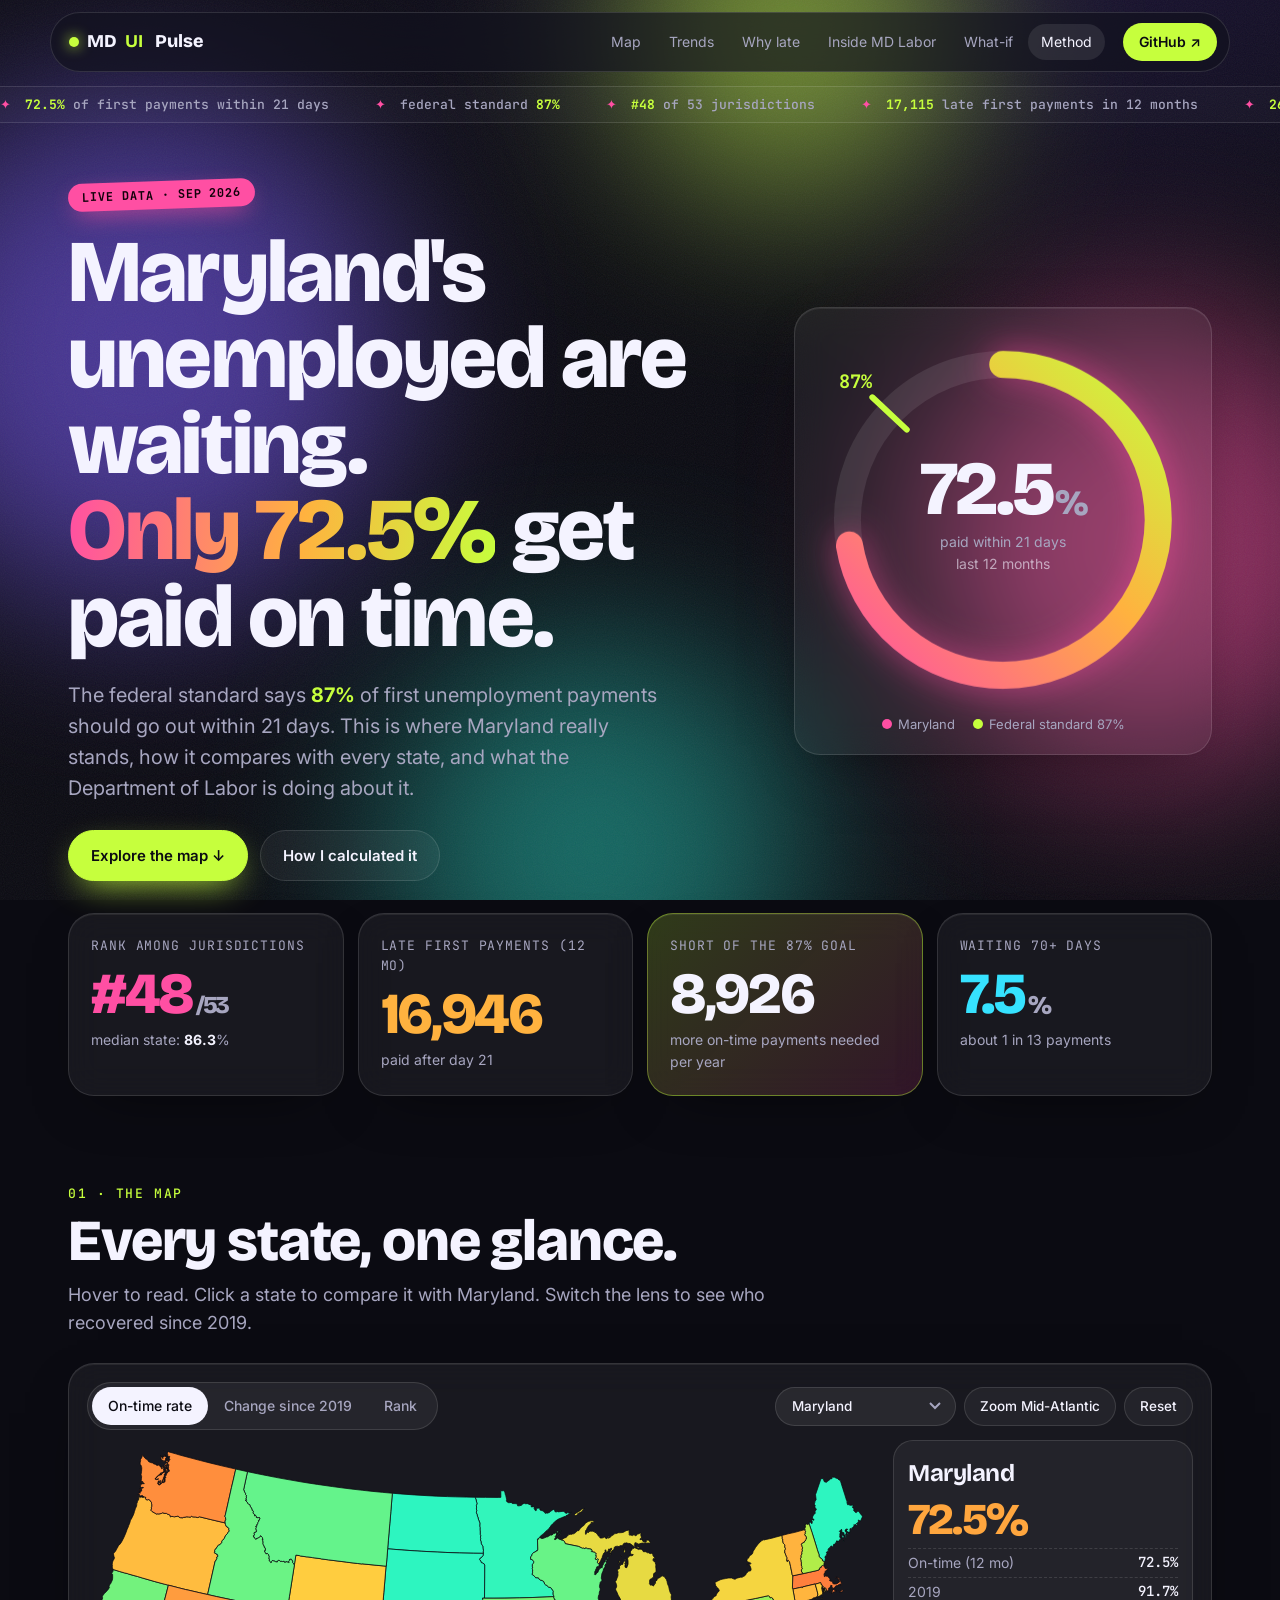
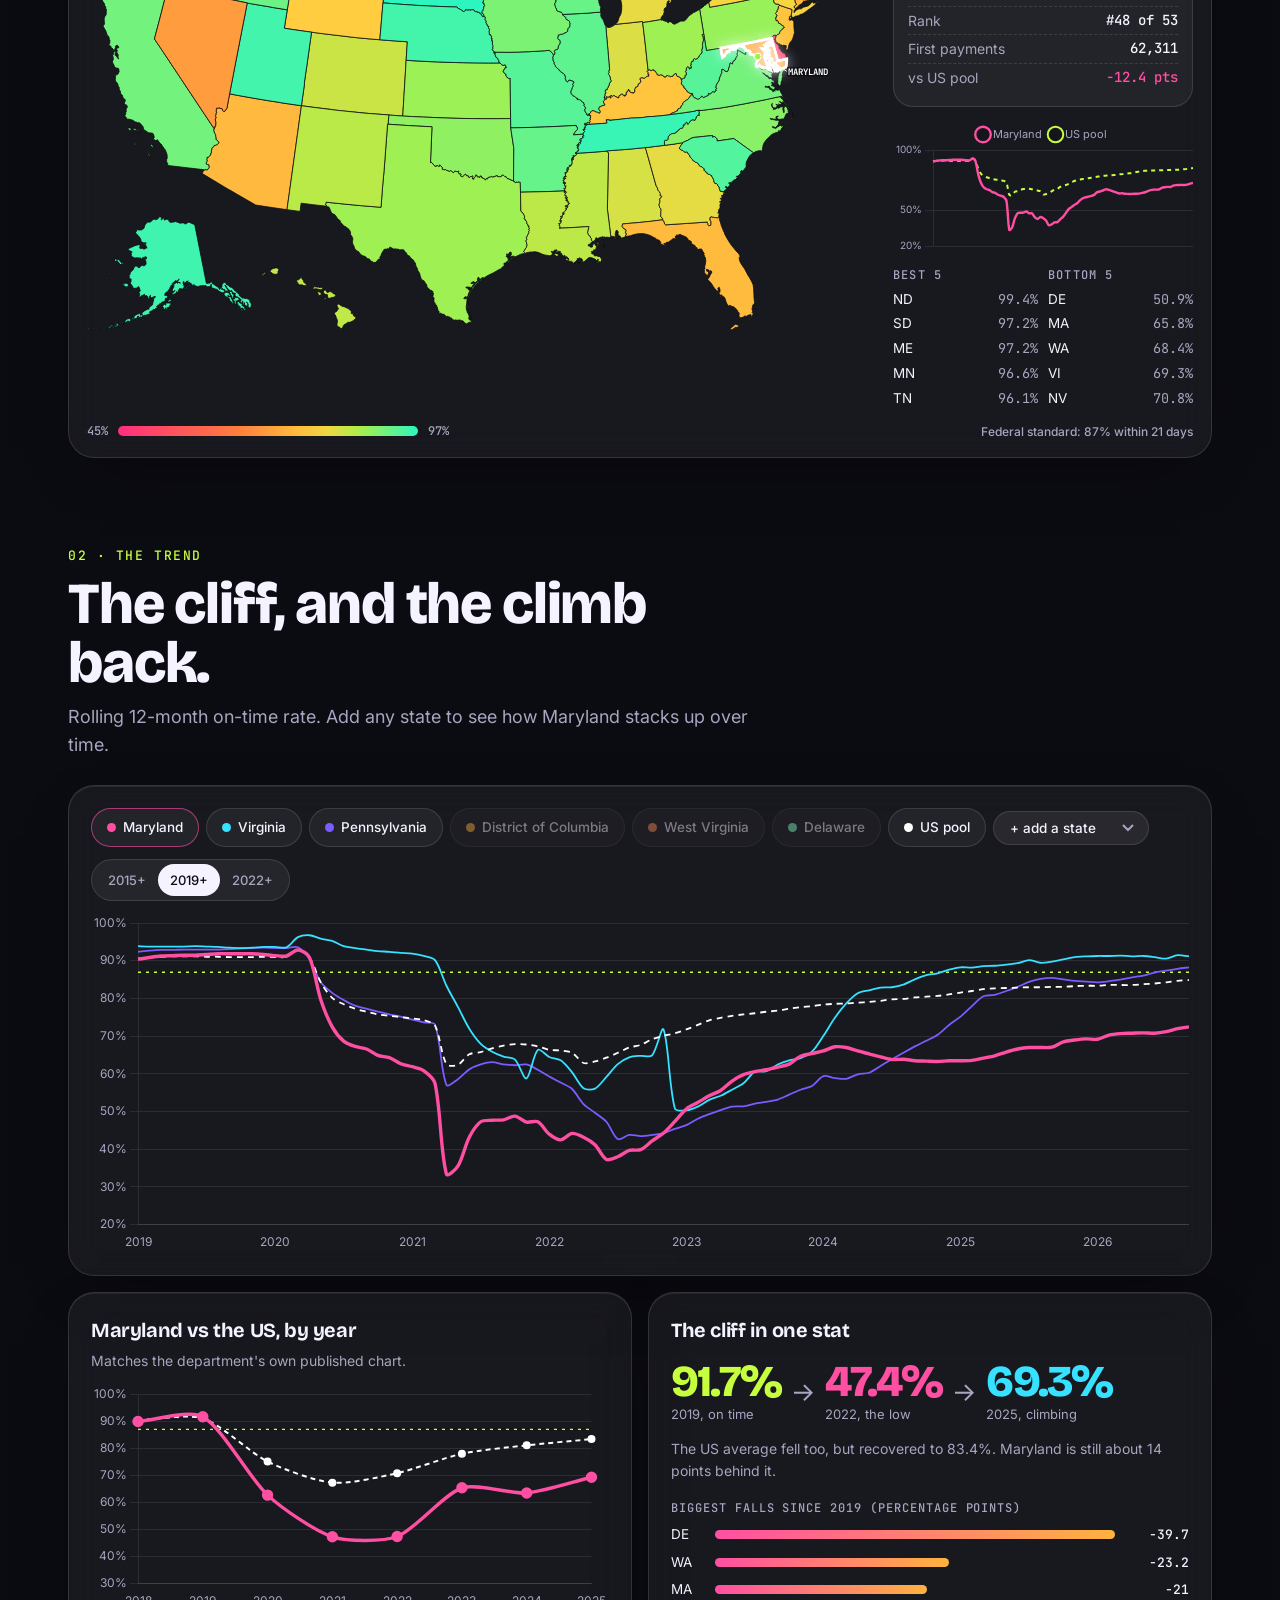
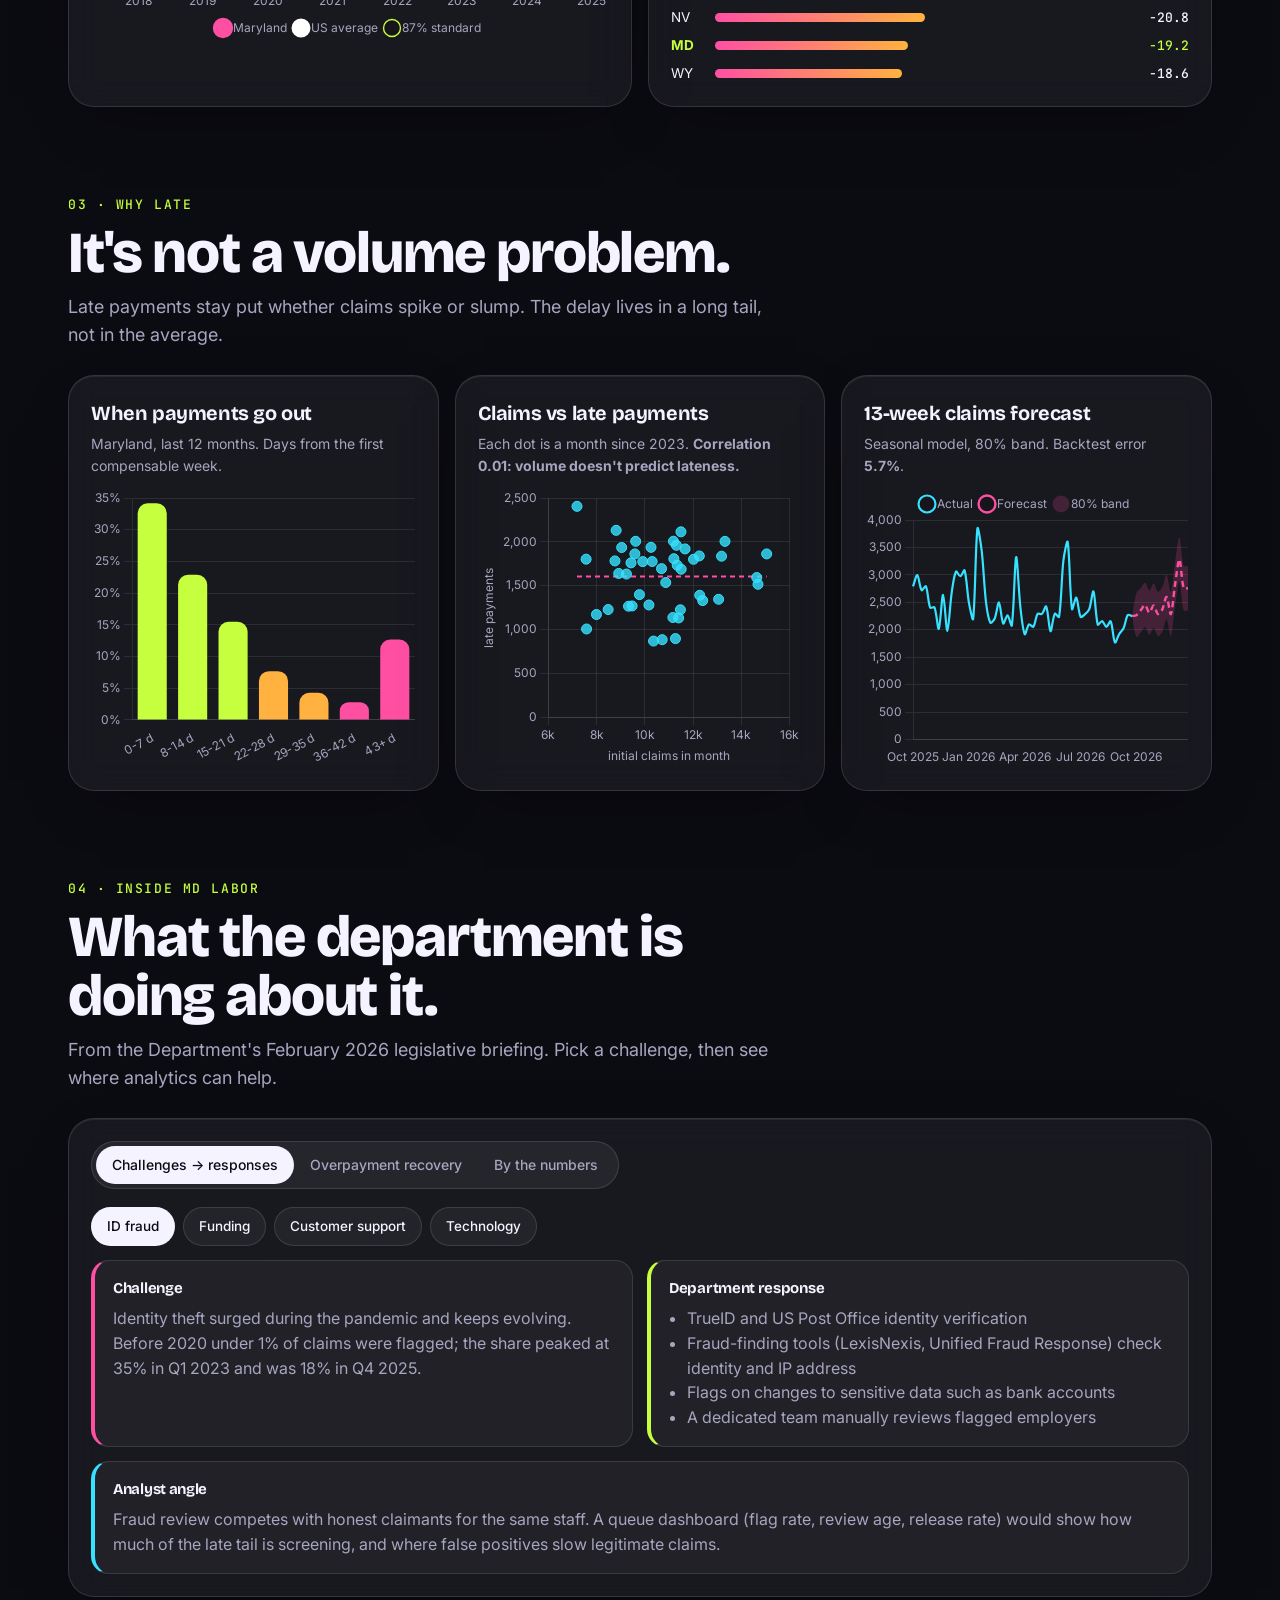
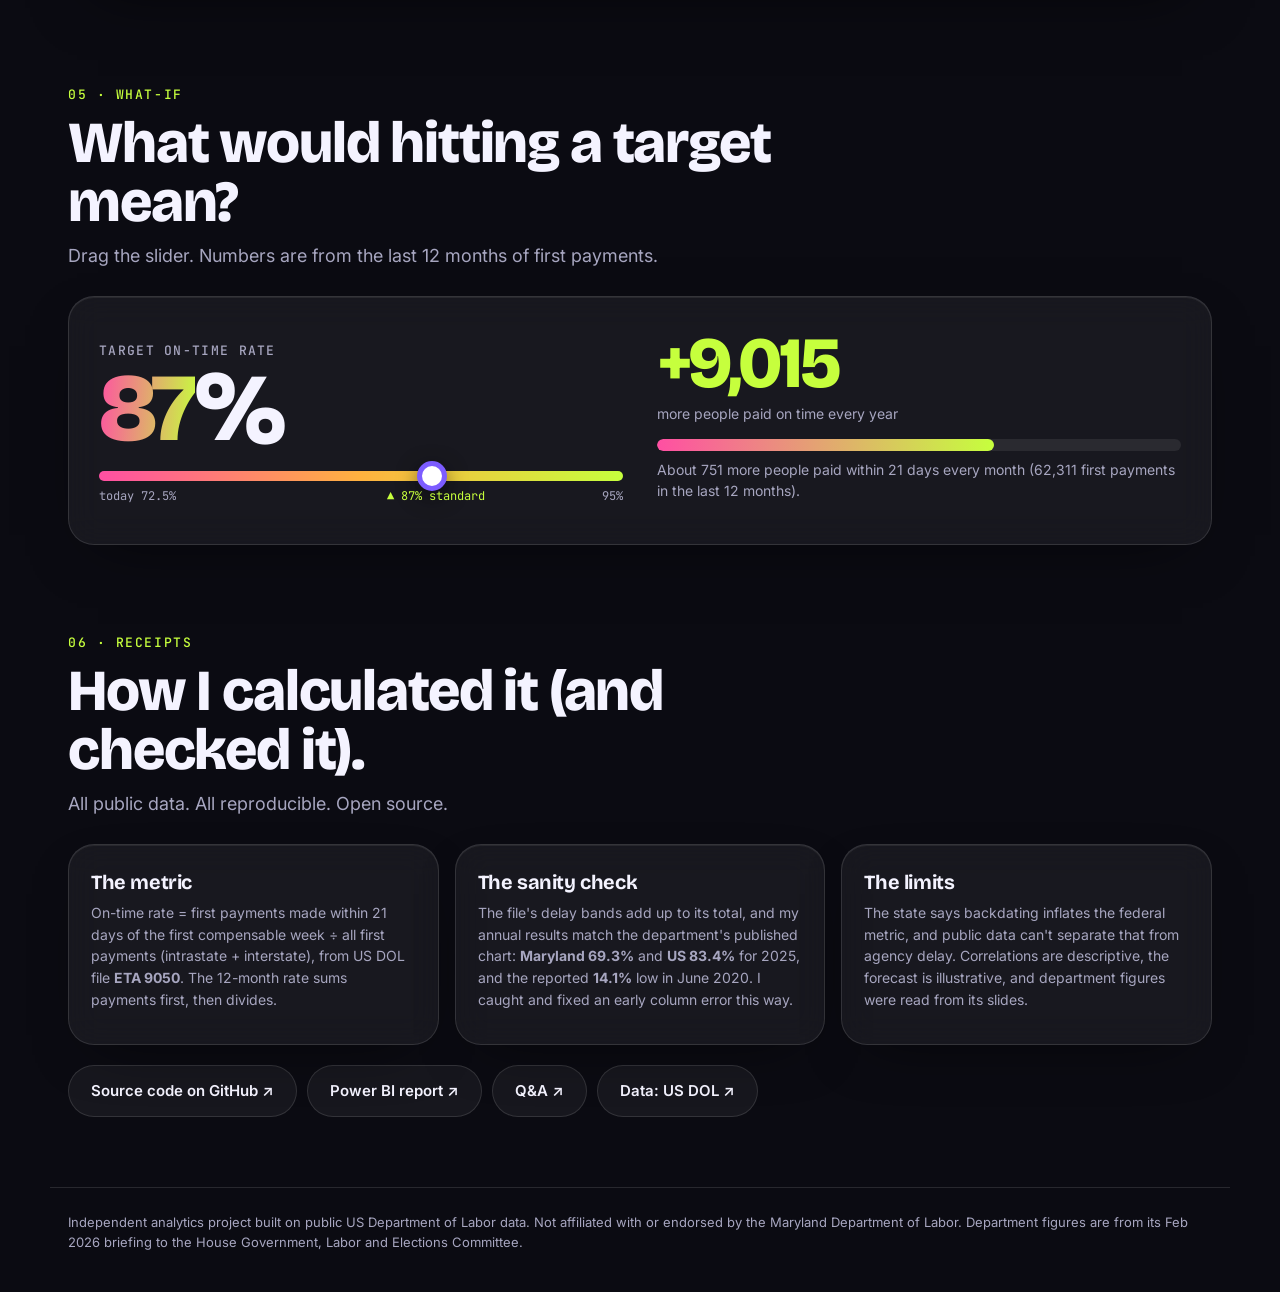
==== website/index.html @ e49d6c59 "Add web app: Maryland UI Pulse (interactive site, Vercel-ready) Static site (no build step) in websi" ====
<!doctype html>
<html lang="en">
<head>
<meta charset="utf-8">
<meta name="viewport" content="width=device-width,initial-scale=1">
<title>Maryland UI Pulse · Are claimants paid on time?</title>
<meta name="description" content="Interactive analytics on how fast Maryland pays unemployment insurance, benchmarked against every US state. Maps, trends, forecasts and what the Department of Labor is doing about it.">
<meta name="theme-color" content="#0b0b12">
<meta property="og:title" content="Maryland UI Pulse">
<meta property="og:description" content="72.5% of Maryland's first unemployment payments go out within 21 days. The federal standard is 87%. Explore the data.">
<link rel="icon" href="data:image/svg+xml,%3Csvg xmlns='http://www.w3.org/2000/svg' viewBox='0 0 100 100'%3E%3Crect width='100' height='100' rx='28' fill='%230b0b12'/%3E%3Ccircle cx='50' cy='50' r='26' fill='none' stroke='%23c6ff3d' stroke-width='12' stroke-dasharray='120 200' stroke-linecap='round' transform='rotate(-90 50 50)'/%3E%3C/svg%3E">
<link rel="preconnect" href="https://fonts.googleapis.com">
<link rel="preconnect" href="https://fonts.gstatic.com" crossorigin>
<link href="https://fonts.googleapis.com/css2?family=Bricolage+Grotesque:opsz,wght@12..96,500;12..96,700;12..96,800&family=Inter:wght@400;500;600&family=JetBrains+Mono:wght@500;700&display=swap" rel="stylesheet">
<link rel="stylesheet" href="styles.css">
</head>
<body>
<div class="aurora" aria-hidden="true"><i class="b1"></i><i class="b2"></i><i class="b3"></i><i class="b4"></i></div>
<div class="grain" aria-hidden="true"></div>
<div class="cursor-glow" id="glow" aria-hidden="true"></div>

<header class="nav" id="nav">
  <a class="brand" href="#top"><span class="dot"></span>MD<b>UI</b> Pulse</a>
  <nav>
    <a href="#map">Map</a><a href="#trends">Trends</a><a href="#delay">Why late</a><a href="#dept">Inside MD Labor</a><a href="#whatif">What-if</a><a href="#method">Method</a>
  </nav>
  <a class="gh" href="https://github.com/vishalgwu/maryland-ui-timeliness" target="_blank" rel="noopener">GitHub ↗</a>
</header>

<div class="ticker" aria-hidden="true"><div class="ticker-track" id="ticker"></div></div>

<main id="top">
<!-- HERO -->
<section class="hero">
  <div class="hero-copy reveal">
    <span class="sticker">live data · <span id="asof">Sep 2026</span></span>
    <h1>Maryland's unemployed are waiting.<br><span class="grad">Only <em id="heroPct">72.5</em>%</span> get paid on time.</h1>
    <p class="lede">The federal standard says <b>87%</b> of first unemployment payments should go out within 21 days. This is where Maryland really stands, how it compares with every state, and what the Department of Labor is doing about it.</p>
    <div class="cta"><a class="btn primary" href="#map">Explore the map ↓</a><a class="btn ghost" href="#method">How I calculated it</a></div>
  </div>
  <div class="gauge-card glass reveal" id="gaugeCard">
    <svg viewBox="0 0 220 220" class="gauge" aria-label="Gauge: 72.5 percent paid within 21 days, standard 87 percent">
      <defs><linearGradient id="gg" x1="0" y1="0" x2="1" y2="1"><stop offset="0" stop-color="#ff4fa3"/><stop offset=".55" stop-color="#ffb23f"/><stop offset="1" stop-color="#c6ff3d"/></linearGradient></defs>
      <circle cx="110" cy="110" r="92" class="g-track"/>
      <circle cx="110" cy="110" r="92" class="g-fill" id="gFill" pathLength="100" transform="rotate(-90 110 110)"/>
      <g id="gMark"></g>
    </svg>
    <div class="gauge-center"><div class="gauge-num"><span id="gNum">0</span><small>%</small></div><div class="gauge-sub">paid within 21 days<br><span>last 12 months</span></div></div>
    <div class="gauge-foot"><span><i class="k pink"></i>Maryland</span><span><i class="k lime"></i>Federal standard 87%</span></div>
  </div>
</section>

<!-- KPI BENTO -->
<section class="bento reveal">
  <div class="glass tile t-rank"><div class="tl">Rank among jurisdictions</div><div class="tv"><span data-count="48" data-prefix="#">0</span><small>/53</small></div><div class="ts">median state: <b id="kMedian">86.3</b>%</div></div>
  <div class="glass tile t-late"><div class="tl">Late first payments (12 mo)</div><div class="tv"><span data-count="17115">0</span></div><div class="ts">paid after day 21</div></div>
  <div class="glass tile t-short accent"><div class="tl">Short of the 87% goal</div><div class="tv"><span data-count="9015">0</span></div><div class="ts">more on-time payments needed per year</div></div>
  <div class="glass tile t-tail"><div class="tl">Waiting 70+ days</div><div class="tv"><span data-count="7.6" data-dec="1">0</span><small>%</small></div><div class="ts">about 1 in 13 payments</div></div>
</section>

<!-- MAP -->
<section id="map" class="sec">
  <div class="sec-head reveal"><span class="eyebrow">01 · the map</span><h2>Every state, one glance.</h2><p>Hover to read. Click a state to compare it with Maryland. Switch the lens to see who recovered since 2019.</p></div>
  <div class="map-card glass reveal">
    <div class="map-toolbar">
      <div class="seg" id="metricSeg" role="tablist">
        <button class="on" data-m="now">On-time rate</button><button data-m="change">Change since 2019</button><button data-m="rank">Rank</button>
      </div>
      <div class="map-actions">
        <select id="stateSel" aria-label="Pick a state"></select>
        <button class="chip" id="zoomMA">Zoom Mid-Atlantic</button><button class="chip" id="zoomReset">Reset</button>
      </div>
    </div>
    <div class="map-body">
      <div class="map-wrap"><svg id="usmap" viewBox="0 0 975 610" role="img" aria-label="Map of US states coloured by unemployment payment timeliness"></svg><div class="tip" id="tip"></div></div>
      <aside class="map-side">
        <div class="sel" id="selPanel"></div>
        <canvas id="sparkSel" height="110"></canvas>
        <div class="lists"><div><h4>Best 5</h4><ol id="topList"></ol></div><div><h4>Bottom 5</h4><ol id="botList"></ol></div></div>
      </aside>
    </div>
    <div class="legend"><span id="legLo"></span><i id="legBar"></i><span id="legHi"></span><em id="legNote"></em></div>
  </div>
</section>

<!-- TRENDS -->
<section id="trends" class="sec">
  <div class="sec-head reveal"><span class="eyebrow">02 · the trend</span><h2>The cliff, and the climb back.</h2><p>Rolling 12-month on-time rate. Add any state to see how Maryland stacks up over time.</p></div>
  <div class="grid2">
    <div class="glass card wide reveal">
      <div class="card-top"><div class="chips" id="trendChips"></div><div class="seg small" id="rangeSeg"><button data-from="2015-01">2015+</button><button data-from="2019-01" class="on">2019+</button><button data-from="2022-01">2022+</button></div></div>
      <div class="box h340"><canvas id="trendChart"></canvas></div>
    </div>
    <div class="glass card reveal"><h3>Maryland vs the US, by year</h3><p class="note">Matches the department's own published chart.</p><div class="box h260"><canvas id="annualChart"></canvas></div></div>
    <div class="glass card reveal"><h3>The cliff in one stat</h3>
      <div class="callouts">
        <div><b class="c-lime">91.7%</b><span>2019, on time</span></div><div class="arr">→</div><div><b class="c-pink">47.4%</b><span>2022, the low</span></div><div class="arr">→</div><div><b class="c-cyan">69.3%</b><span>2025, climbing</span></div>
      </div>
      <p class="note" style="margin-top:14px">The US average fell too, but recovered to 83.4%. Maryland is still about 14 points behind it.</p><h4 class="falls-h">Biggest falls since 2019 (percentage points)</h4><div class="falls" id="falls"></div>
    </div>
  </div>
</section>

<!-- DELAY -->
<section id="delay" class="sec">
  <div class="sec-head reveal"><span class="eyebrow">03 · why late</span><h2>It's not a volume problem.</h2><p>Late payments stay put whether claims spike or slump. The delay lives in a long tail, not in the average.</p></div>
  <div class="grid3">
    <div class="glass card reveal"><h3>When payments go out</h3><p class="note">Maryland, last 12 months. Days from the first compensable week.</p><div class="box h280"><canvas id="bandChart"></canvas></div></div>
    <div class="glass card reveal"><h3>Claims vs late payments</h3><p class="note">Each dot is a month since 2023. <b id="corrTxt"></b></p><div class="box h280"><canvas id="scatterChart"></canvas></div></div>
    <div class="glass card reveal"><h3>13-week claims forecast</h3><p class="note">Seasonal model, 80% band. Backtest error <b id="mapeTxt"></b>.</p><div class="box h280"><canvas id="fcChart"></canvas></div></div>
  </div>
</section>

<!-- DEPARTMENT -->
<section id="dept" class="sec">
  <div class="sec-head reveal"><span class="eyebrow">04 · inside MD Labor</span><h2>What the department is doing about it.</h2><p>From the Department's February 2026 legislative briefing. Pick a challenge, then see where analytics can help.</p></div>
  <div class="glass card reveal">
    <div class="seg" id="deptTabs"><button class="on" data-t="ch">Challenges → responses</button><button data-t="ov">Overpayment recovery</button><button data-t="num">By the numbers</button></div>
    <div id="deptBody"></div>
  </div>
</section>

<!-- WHAT IF -->
<section id="whatif" class="sec">
  <div class="sec-head reveal"><span class="eyebrow">05 · what-if</span><h2>What would hitting a target mean?</h2><p>Drag the slider. Numbers are from the last 12 months of first payments.</p></div>
  <div class="glass card whatif reveal">
    <div class="wi-left"><label for="tgt">Target on-time rate</label><div class="wi-pct"><span id="tgtV">87</span>%</div><input id="tgt" type="range" min="72.5" max="95" step="0.5" value="87"><div class="wi-scale"><span>today 72.5%</span><span class="wi-std" style="left:64.4%">▲ 87% standard</span><span>95%</span></div></div>
    <div class="wi-right"><div class="wi-big" id="wiBig">+9,015</div><div class="note">more people paid on time every year</div><div class="wi-bar"><i id="wiBar"></i></div><div class="note" id="wiMonth"></div></div>
  </div>
</section>

<!-- METHOD -->
<section id="method" class="sec">
  <div class="sec-head reveal"><span class="eyebrow">06 · receipts</span><h2>How I calculated it (and checked it).</h2><p>All public data. All reproducible. Open source.</p></div>
  <div class="grid3">
    <div class="glass card reveal"><h3>The metric</h3><p class="note">On-time rate = first payments made within 21 days of the first compensable week ÷ all first payments (intrastate + interstate), from US DOL file <b>ETA 9050</b>. The 12-month rate sums payments first, then divides.</p></div>
    <div class="glass card reveal"><h3>The sanity check</h3><p class="note">The file's delay bands add up to its total, and my annual results match the department's published chart: <b>Maryland 69.3%</b> and <b>US 83.4%</b> for 2025, and the reported <b>14.1%</b> low in June 2020. I caught and fixed an early column error this way.</p></div>
    <div class="glass card reveal"><h3>The limits</h3><p class="note">The state says backdating inflates the federal metric, and public data can't separate that from agency delay. Correlations are descriptive, the forecast is illustrative, and department figures were read from its slides.</p></div>
  </div>
  <div class="links reveal">
    <a class="btn ghost" href="https://github.com/vishalgwu/maryland-ui-timeliness" target="_blank" rel="noopener">Source code on GitHub ↗</a>
    <a class="btn ghost" href="https://github.com/vishalgwu/maryland-ui-timeliness/tree/main/powerbi" target="_blank" rel="noopener">Power BI report ↗</a>
    <a class="btn ghost" href="https://github.com/vishalgwu/maryland-ui-timeliness/blob/main/docs/QA.md" target="_blank" rel="noopener">Q&amp;A ↗</a>
    <a class="btn ghost" href="https://oui.doleta.gov/unemploy/DataDownloads.asp" target="_blank" rel="noopener">Data: US DOL ↗</a>
  </div>
</section>
</main>

<footer class="foot">Independent analytics project built on public US Department of Labor data. Not affiliated with or endorsed by the Maryland Department of Labor. Department figures are from its Feb 2026 briefing to the House Government, Labor and Elections Committee.</footer>

<script src="vendor/d3.min.js"></script>
<script src="vendor/topojson-client.min.js"></script>
<script src="vendor/chart.umd.min.js"></script>
<script src="app.js"></script>
</body>
</html>
---- website/styles.css ----
:root{
  --bg:#0b0b12;--ink:#f4f3ff;--mute:#a7a6c0;--line:rgba(255,255,255,.12);
  --pink:#ff4fa3;--lime:#c6ff3d;--violet:#7c5cff;--cyan:#36e2ff;--amber:#ffb23f;
  --glass:rgba(255,255,255,.055);--r:26px;
  --display:'Bricolage Grotesque','Segoe UI',system-ui,sans-serif;--body:'Inter','Segoe UI',system-ui,sans-serif;--mono:'JetBrains Mono',ui-monospace,Consolas,monospace
}
*{box-sizing:border-box}html{scroll-behavior:smooth;scroll-padding-top:90px}
body{margin:0;background:var(--bg);color:var(--ink);font:16px/1.55 var(--body);overflow-x:hidden;-webkit-font-smoothing:antialiased}
a{color:inherit;text-decoration:none}
h1,h2,h3,h4{font-family:var(--display);margin:0;letter-spacing:-.02em}
.note{color:var(--mute);font-size:14px;margin:4px 0 12px}

/* background */
.aurora{position:fixed;inset:0;z-index:-3;overflow:hidden;background:radial-gradient(1200px 700px at 80% -10%,#1a1236 0,transparent 60%),var(--bg)}
.aurora i{position:absolute;border-radius:50%;filter:blur(90px);opacity:.55;animation:drift 22s ease-in-out infinite alternate}
.b1{width:520px;height:520px;background:var(--violet);left:-120px;top:10%}
.b2{width:460px;height:460px;background:var(--pink);right:-100px;top:35%;animation-delay:-6s}
.b3{width:420px;height:420px;background:#1fb6a6;left:30%;bottom:-160px;opacity:.35;animation-delay:-11s}
.b4{width:340px;height:340px;background:var(--lime);right:25%;top:-140px;opacity:.18;animation-delay:-3s}
@keyframes drift{to{transform:translate3d(80px,-60px,0) scale(1.15)}}
.grain{position:fixed;inset:0;z-index:-2;opacity:.07;pointer-events:none;background-image:url("data:image/svg+xml,%3Csvg xmlns='http://www.w3.org/2000/svg' width='160' height='160'%3E%3Cfilter id='n'%3E%3CfeTurbulence type='fractalNoise' baseFrequency='.9' numOctaves='2' stitchTiles='stitch'/%3E%3C/filter%3E%3Crect width='100%25' height='100%25' filter='url(%23n)'/%3E%3C/svg%3E")}
.cursor-glow{position:fixed;width:520px;height:520px;margin:-260px 0 0 -260px;border-radius:50%;pointer-events:none;z-index:-1;background:radial-gradient(circle,rgba(124,92,255,.18),transparent 65%);transition:opacity .3s;opacity:0}

/* nav */
.nav{position:sticky;top:12px;z-index:50;margin:12px auto 0;max-width:1180px;width:calc(100% - 24px);display:flex;align-items:center;gap:18px;padding:10px 12px 10px 18px;border-radius:999px;background:rgba(18,18,30,.65);backdrop-filter:blur(18px);border:1px solid var(--line)}
.brand{font-family:var(--display);font-weight:800;font-size:18px;display:flex;align-items:center;gap:8px;white-space:nowrap}
.brand b{color:var(--lime);margin-right:4px}.dot{width:10px;height:10px;border-radius:50%;background:var(--lime);box-shadow:0 0 14px var(--lime);animation:pulse 2s infinite}
@keyframes pulse{50%{transform:scale(1.5);opacity:.6}}
.nav nav{display:flex;gap:2px;margin-left:auto}.nav nav a{padding:7px 13px;border-radius:999px;font-size:14px;color:var(--mute);transition:.2s}
.nav nav a:hover,.nav nav a.on{color:var(--ink);background:rgba(255,255,255,.09)}
.gh{padding:8px 16px;border-radius:999px;background:var(--lime);color:#0b0b12;font-weight:600;font-size:14px;white-space:nowrap}

/* ticker */
.ticker{overflow:hidden;margin:14px 0 0;border-block:1px solid var(--line);background:rgba(255,255,255,.025)}
.ticker-track{display:flex;gap:46px;width:max-content;padding:9px 0;animation:tick 46s linear infinite;font:500 13px var(--mono);color:var(--mute);white-space:nowrap}
.ticker-track b{color:var(--lime);font-weight:700}.ticker-track span::before{content:"✦";color:var(--pink);margin-right:14px}
@keyframes tick{to{transform:translateX(-50%)}}

main{max-width:1180px;margin:0 auto;padding:0 18px}
.sec{padding:84px 0 0}
.sec-head{max-width:720px;margin-bottom:26px}
.eyebrow{font:500 13px var(--mono);color:var(--lime);text-transform:uppercase;letter-spacing:.12em}
.sec-head h2{font-size:clamp(34px,5.4vw,58px);line-height:1.02;margin:8px 0 10px;font-weight:800}
.sec-head p{color:var(--mute);font-size:18px;margin:0}

/* glass */
.glass{background:var(--glass);border:1px solid var(--line);border-radius:var(--r);backdrop-filter:blur(16px);box-shadow:0 20px 60px -30px rgba(0,0,0,.7),inset 0 1px 0 rgba(255,255,255,.07)}
.card{padding:22px}.card h3{font-size:20px;font-weight:700}
.grid2{display:grid;grid-template-columns:1fr 1fr;gap:16px}.grid2 .wide{grid-column:1/-1}
.grid3{display:grid;grid-template-columns:repeat(3,1fr);gap:16px}
.box{position:relative}.h260{height:260px}.h280{height:280px}.h340{height:340px}

/* hero */
.hero{display:grid;grid-template-columns:1.25fr .75fr;gap:30px;align-items:center;padding:58px 0 24px;min-height:calc(100vh - 140px)}
.sticker{display:inline-block;transform:rotate(-2deg);padding:6px 14px;border-radius:999px;background:var(--pink);color:#12000a;font:700 12px var(--mono);text-transform:uppercase;letter-spacing:.08em;box-shadow:0 8px 24px -8px var(--pink)}
.hero h1{font-size:clamp(40px,7.2vw,88px);line-height:.98;font-weight:800;margin:20px 0 20px}
.grad{background:linear-gradient(95deg,var(--pink),var(--amber) 55%,var(--lime));-webkit-background-clip:text;background-clip:text;color:transparent}
.hero h1 em{font-style:normal}
.lede{font-size:clamp(17px,1.7vw,20px);color:var(--mute);max-width:600px}.lede b{color:var(--lime)}
.cta{display:flex;gap:12px;flex-wrap:wrap;margin-top:26px}
.btn{display:inline-flex;align-items:center;padding:13px 22px;border-radius:999px;font-weight:600;font-size:15px;border:1px solid var(--line);transition:transform .2s,box-shadow .2s,background .2s}
.btn:hover{transform:translateY(-3px)}
.btn.primary{background:var(--lime);color:#0b0b12;border-color:var(--lime);box-shadow:0 12px 34px -12px var(--lime)}
.btn.ghost{background:rgba(255,255,255,.05)}.btn.ghost:hover{background:rgba(255,255,255,.12)}
.gauge-card{position:relative;padding:26px 22px 20px;justify-self:center;width:100%;max-width:420px}
.gauge{width:100%;display:block;overflow:visible}
.g-track{fill:none;stroke:rgba(255,255,255,.09);stroke-width:16}
.g-fill{fill:none;stroke:url(#gg);stroke-width:16;stroke-linecap:round;stroke-dasharray:0 100;filter:drop-shadow(0 0 10px rgba(255,79,163,.55))}
.g-mark{stroke:var(--lime);stroke-width:3.5;stroke-linecap:round}
.g-lbl{fill:var(--lime);font:700 11px var(--mono)}
.gauge-center{position:absolute;inset:26px 22px 62px;display:flex;flex-direction:column;align-items:center;justify-content:center;text-align:center}
.gauge-num{font:800 clamp(54px,7vw,76px)/1 var(--display);letter-spacing:-.04em}.gauge-num small{font-size:.45em;color:var(--mute);margin-left:2px}
.gauge-sub{color:var(--mute);font-size:14px;margin-top:4px}.gauge-sub span{color:var(--ink);opacity:.6}
.gauge-foot{display:flex;justify-content:center;gap:18px;font-size:13px;color:var(--mute);margin-top:8px}
.k{display:inline-block;width:10px;height:10px;border-radius:50%;margin-right:6px}.k.pink{background:var(--pink)}.k.lime{background:var(--lime)}

/* bento */
.bento{display:grid;grid-template-columns:repeat(4,1fr);gap:14px;margin-top:8px}
.tile{padding:22px;transition:transform .3s,border-color .3s}.tile:hover{transform:translateY(-5px) rotate(-.4deg);border-color:rgba(255,255,255,.3)}
.tl{font-size:13px;color:var(--mute);text-transform:uppercase;letter-spacing:.07em;font-family:var(--mono)}
.tv{font:800 clamp(38px,5vw,58px)/1.05 var(--display);letter-spacing:-.04em;margin:8px 0 4px}.tv small{font-size:.42em;color:var(--mute);margin-left:3px}
.ts{color:var(--mute);font-size:14px}.ts b{color:var(--ink)}
.tile.accent{background:linear-gradient(135deg,rgba(198,255,61,.2),rgba(255,79,163,.16));border-color:rgba(198,255,61,.4)}
.t-rank .tv{color:var(--pink)}.t-late .tv{color:var(--amber)}.t-tail .tv{color:var(--cyan)}

/* segmented, chips */
.seg{display:inline-flex;padding:4px;border-radius:999px;background:rgba(255,255,255,.06);border:1px solid var(--line);flex-wrap:wrap}
.seg button{all:unset;cursor:pointer;padding:8px 16px;border-radius:999px;font-size:14px;font-weight:500;color:var(--mute);transition:.2s}
.seg button:hover{color:var(--ink)}.seg button.on{background:var(--ink);color:#0b0b12}
.seg.small button{padding:6px 12px;font-size:13px}
.chip{all:unset;cursor:pointer;padding:8px 15px;border-radius:999px;font-size:13.5px;font-weight:500;border:1px solid var(--line);background:rgba(255,255,255,.05);color:var(--ink);transition:.2s}
.chip:hover{background:rgba(255,255,255,.14)}
select{appearance:none;background:rgba(255,255,255,.07) url("data:image/svg+xml,%3Csvg xmlns='http://www.w3.org/2000/svg' width='12' height='8'%3E%3Cpath d='M1 1l5 5 5-5' fill='none' stroke='%23a7a6c0' stroke-width='2'/%3E%3C/svg%3E") no-repeat right 14px center;color:var(--ink);border:1px solid var(--line);border-radius:999px;padding:8px 36px 8px 16px;font:500 13.5px var(--body)}
select option{background:#15152a}

/* map */
.map-card{padding:18px}
.map-toolbar{display:flex;justify-content:space-between;gap:12px;flex-wrap:wrap;align-items:center;margin-bottom:10px}
.map-actions{display:flex;gap:8px;flex-wrap:wrap}
.map-body{display:grid;grid-template-columns:1fr 300px;gap:16px}
.map-wrap{position:relative;min-width:0}
#usmap{width:100%;height:auto;display:block;cursor:grab}
#usmap .st{stroke:rgba(11,11,18,.85);stroke-width:.9;transition:fill .5s,opacity .25s,filter .25s;cursor:pointer}
#usmap .st:hover{filter:brightness(1.3) saturate(1.1);stroke:#fff;stroke-width:1.6}
#usmap .st.dim{opacity:.35}
#usmap .st.sel{stroke:#fff;stroke-width:2.4}
#usmap .md-ring{fill:none;stroke:#fff;stroke-width:2.6;pointer-events:none;filter:drop-shadow(0 0 8px #fff);animation:ring 2.2s ease-in-out infinite}
@keyframes ring{50%{stroke-opacity:.35;stroke-width:4}}
#usmap .dc{stroke:#fff;stroke-width:1.2;cursor:pointer;transition:fill .5s}
#usmap text.lab{fill:#fff;font:700 11px var(--mono);pointer-events:none;paint-order:stroke;stroke:rgba(11,11,18,.8);stroke-width:3}
.tip{position:absolute;pointer-events:none;z-index:5;padding:10px 13px;border-radius:14px;background:rgba(14,14,26,.92);border:1px solid var(--line);backdrop-filter:blur(10px);font-size:13.5px;line-height:1.45;opacity:0;transform:translateY(6px);transition:opacity .15s,transform .15s;min-width:170px}
.tip.on{opacity:1;transform:none}.tip b{font:700 16px var(--display);display:block;margin-bottom:2px}.tip .r{display:flex;justify-content:space-between;gap:14px;color:var(--mute)}.tip .r span:last-child{color:var(--ink);font-family:var(--mono)}
.map-side{display:flex;flex-direction:column;gap:12px;min-width:0}
.sel{padding:14px;border-radius:20px;background:rgba(255,255,255,.05);border:1px solid var(--line)}
.sel h3{font-size:24px}.sel .big{font:800 44px/1 var(--display);letter-spacing:-.04em;margin:6px 0}
.sel .row{display:flex;justify-content:space-between;color:var(--mute);font-size:14px;padding:3px 0;border-top:1px dashed var(--line)}.sel .row b{color:var(--ink);font-family:var(--mono);font-weight:500}
.pos{color:var(--lime)!important}.neg{color:var(--pink)!important}
.lists{display:grid;grid-template-columns:1fr 1fr;gap:10px}.lists h4{font:500 12px var(--mono);color:var(--mute);text-transform:uppercase;letter-spacing:.1em;margin-bottom:4px}
.lists ol{margin:0;padding:0;list-style:none;font-size:13.5px}.lists li{display:flex;justify-content:space-between;padding:2px 0;cursor:pointer}.lists li:hover{color:var(--lime)}.lists li span:last-child{font-family:var(--mono);color:var(--mute)}
.legend{display:flex;align-items:center;gap:10px;margin-top:12px;font:500 12px var(--mono);color:var(--mute);flex-wrap:wrap}
.legend i{display:block;height:10px;width:min(300px,50%);border-radius:999px}.legend em{font-style:normal;margin-left:auto;font-family:var(--body)}

/* trends / cards */
.card-top{display:flex;justify-content:space-between;gap:12px;flex-wrap:wrap;margin-bottom:12px}
.chips{display:flex;gap:7px;flex-wrap:wrap;align-items:center}
.chips .chip{display:inline-flex;align-items:center;gap:7px}.chips .chip i{width:9px;height:9px;border-radius:50%}
.chips .chip.off{opacity:.45}.chips .chip.fixed{cursor:default;border-color:rgba(255,79,163,.6)}
.callouts{display:flex;align-items:center;gap:10px;flex-wrap:wrap;margin-top:14px}.callouts div{display:flex;flex-direction:column}
.callouts b{font:800 clamp(30px,4vw,44px)/1 var(--display);letter-spacing:-.04em}.callouts span{font-size:13px;color:var(--mute)}.arr{color:var(--mute);font-size:26px}
.c-lime{color:var(--lime)}.c-pink{color:var(--pink)}.c-cyan{color:var(--cyan)}

/* department */
#deptBody{margin-top:18px}
.pills{display:flex;gap:8px;flex-wrap:wrap;margin-bottom:14px}
.cols2{display:grid;grid-template-columns:1fr 1fr;gap:14px}
.panel{padding:16px 18px;border-radius:18px;border:1px solid var(--line);background:rgba(255,255,255,.04)}.panel h4{font-size:15px;margin-bottom:6px}
.panel.red{border-left:4px solid var(--pink)}.panel.green{border-left:4px solid var(--lime)}.panel.blue{border-left:4px solid var(--cyan);margin-top:14px}
.panel ul{margin:6px 0 0;padding-left:18px;color:var(--mute)}.panel p{margin:0;color:var(--mute)}
.tl-line{display:flex;gap:0;overflow-x:auto;padding:4px 0 10px}.tl-line button{all:unset;cursor:pointer;flex:1 0 118px;border-top:3px solid var(--line);padding:10px 8px 0;transition:.2s}
.tl-line button b{display:block;font:700 13px var(--mono)}.tl-line button span{font-size:12.5px;color:var(--mute)}.tl-line button.on{border-top-color:var(--pink)}.tl-line button:hover{background:rgba(255,255,255,.05)}
.num-grid{display:grid;grid-template-columns:repeat(3,1fr);gap:14px}.num-grid .box{height:250px}

/* what-if */
.whatif{display:grid;grid-template-columns:1fr 1fr;gap:34px;align-items:center;padding:30px}
.whatif label{font:500 13px var(--mono);color:var(--mute);text-transform:uppercase;letter-spacing:.1em}
.wi-pct{font:800 clamp(56px,8vw,96px)/1 var(--display);letter-spacing:-.05em}.wi-pct span{background:linear-gradient(95deg,var(--pink),var(--lime));-webkit-background-clip:text;background-clip:text;color:transparent}
input[type=range]{-webkit-appearance:none;appearance:none;width:100%;height:10px;border-radius:999px;background:linear-gradient(90deg,var(--pink),var(--amber),var(--lime));outline:none;margin:14px 0 6px}
input[type=range]::-webkit-slider-thumb{-webkit-appearance:none;width:30px;height:30px;border-radius:50%;background:#fff;border:5px solid var(--violet);box-shadow:0 6px 20px rgba(0,0,0,.5);cursor:grab}
input[type=range]::-moz-range-thumb{width:22px;height:22px;border-radius:50%;background:#fff;border:5px solid var(--violet);cursor:grab}
.wi-scale{position:relative;display:flex;justify-content:space-between;font:12px var(--mono);color:var(--mute)}.wi-std{position:absolute;transform:translateX(-50%);color:var(--lime);white-space:nowrap}
.falls-h{font:500 12px var(--mono);color:var(--mute);text-transform:uppercase;letter-spacing:.08em;margin:18px 0 8px}
.falls{display:grid;gap:7px}.falls div{display:grid;grid-template-columns:34px 1fr 64px;align-items:center;gap:10px;font-size:13.5px}.falls i{display:block;height:9px;border-radius:999px;background:linear-gradient(90deg,var(--pink),var(--amber));transform-origin:left;transform:scaleX(0);transition:transform 1s cubic-bezier(.2,.8,.2,1)}.reveal.in .falls i{transform:scaleX(1)}.falls b{font:500 13px var(--mono);text-align:right}.falls .md{color:var(--lime);font-weight:700}
.wi-big{font:800 clamp(40px,6vw,72px)/1 var(--display);letter-spacing:-.04em;color:var(--lime)}
.wi-bar{height:12px;border-radius:999px;background:rgba(255,255,255,.08);overflow:hidden;margin:14px 0 8px}.wi-bar i{display:block;height:100%;width:0;border-radius:999px;background:linear-gradient(90deg,var(--pink),var(--lime));transition:width .35s}
.links{display:flex;gap:10px;flex-wrap:wrap;margin-top:20px}
.foot{max-width:1180px;margin:70px auto 40px;padding:24px 18px 0;border-top:1px solid var(--line);color:var(--mute);font-size:13px}

body.shot .hero{min-height:0}
/* reveal */
.reveal{opacity:0;transform:translateY(26px);transition:opacity .8s cubic-bezier(.2,.7,.2,1),transform .8s cubic-bezier(.2,.7,.2,1)}
.reveal.in{opacity:1;transform:none}

@media(max-width:980px){
  .hero{grid-template-columns:1fr;min-height:0;padding-top:36px}.bento{grid-template-columns:repeat(2,1fr)}
  .grid3,.grid2,.num-grid,.cols2,.whatif{grid-template-columns:1fr}.map-body{grid-template-columns:1fr}
  .nav nav{display:none}.nav{justify-content:space-between}.gh{margin-left:auto}
}
@media(max-width:520px){.bento{grid-template-columns:1fr}.seg button{padding:7px 11px;font-size:13px}.sec{padding-top:60px}}
@media(prefers-reduced-motion:reduce){*{animation:none!important;transition:none!important}.reveal{opacity:1;transform:none}html{scroll-behavior:auto}}
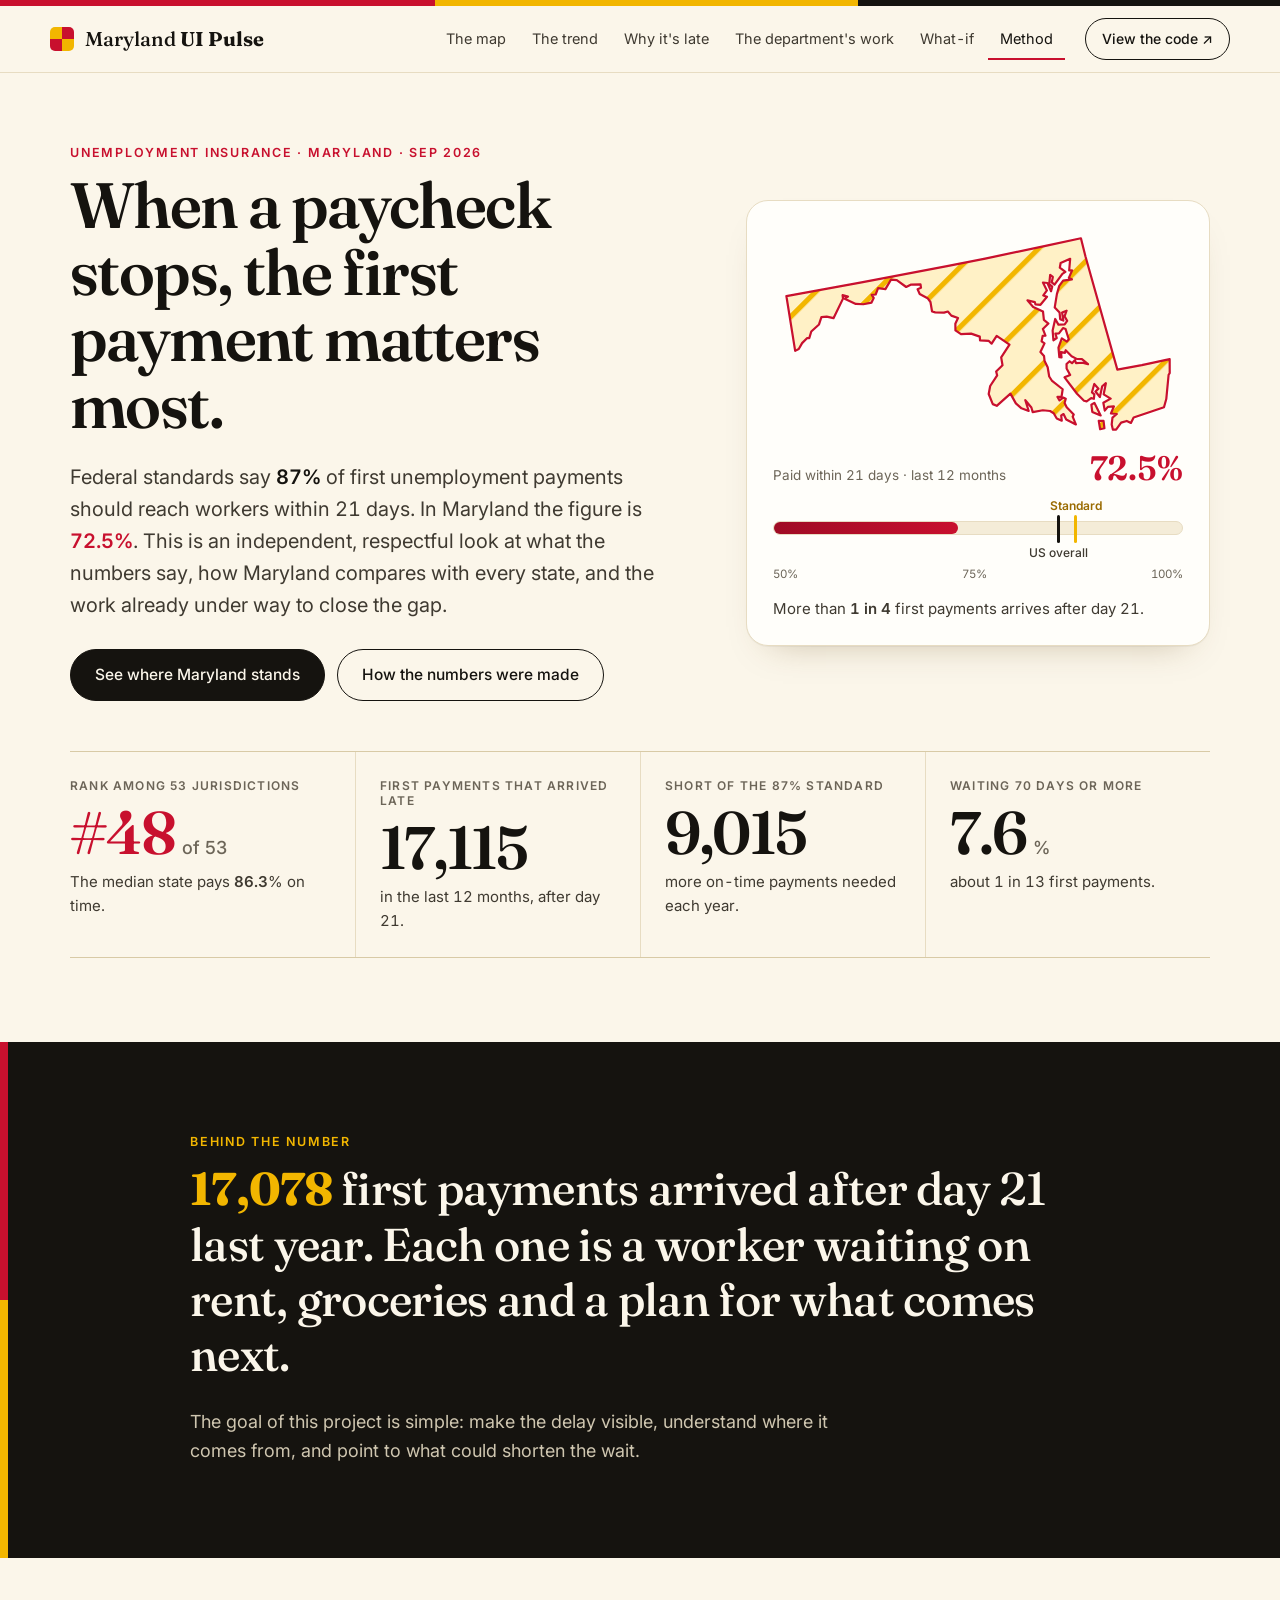
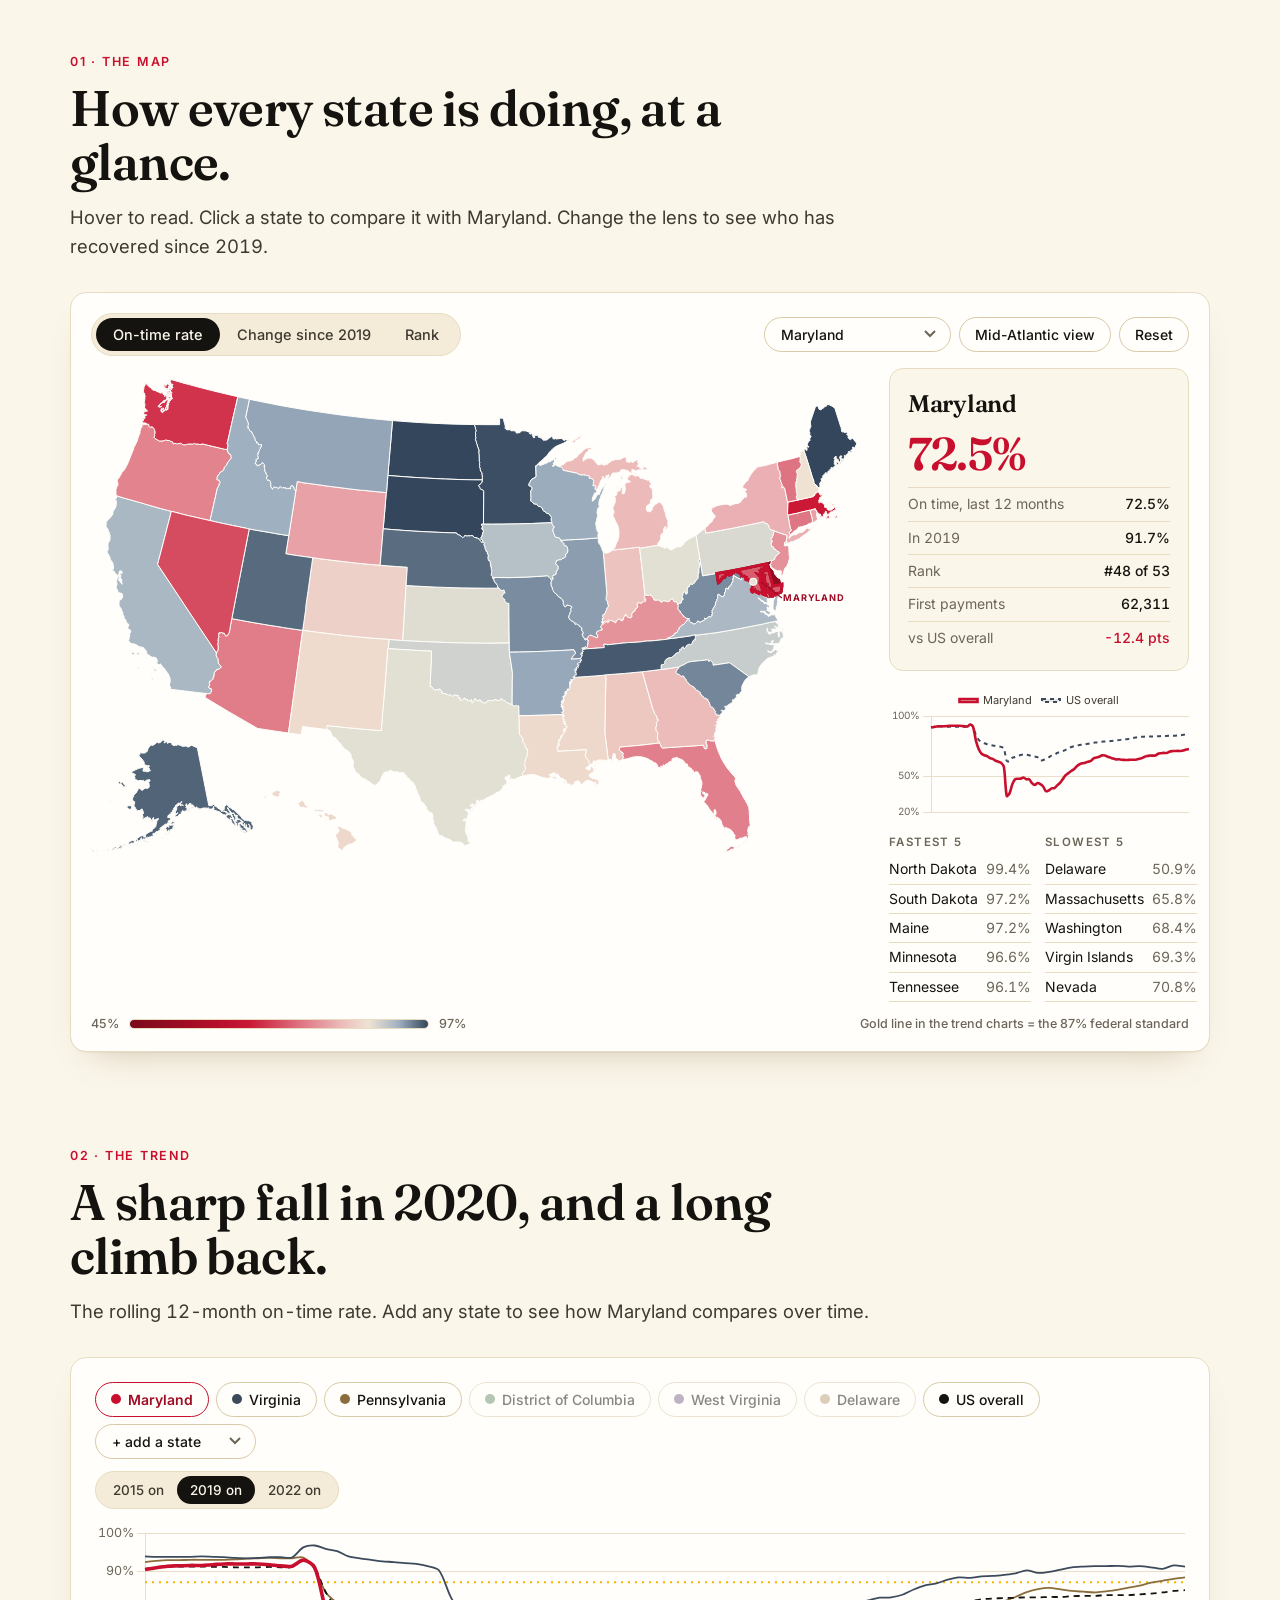
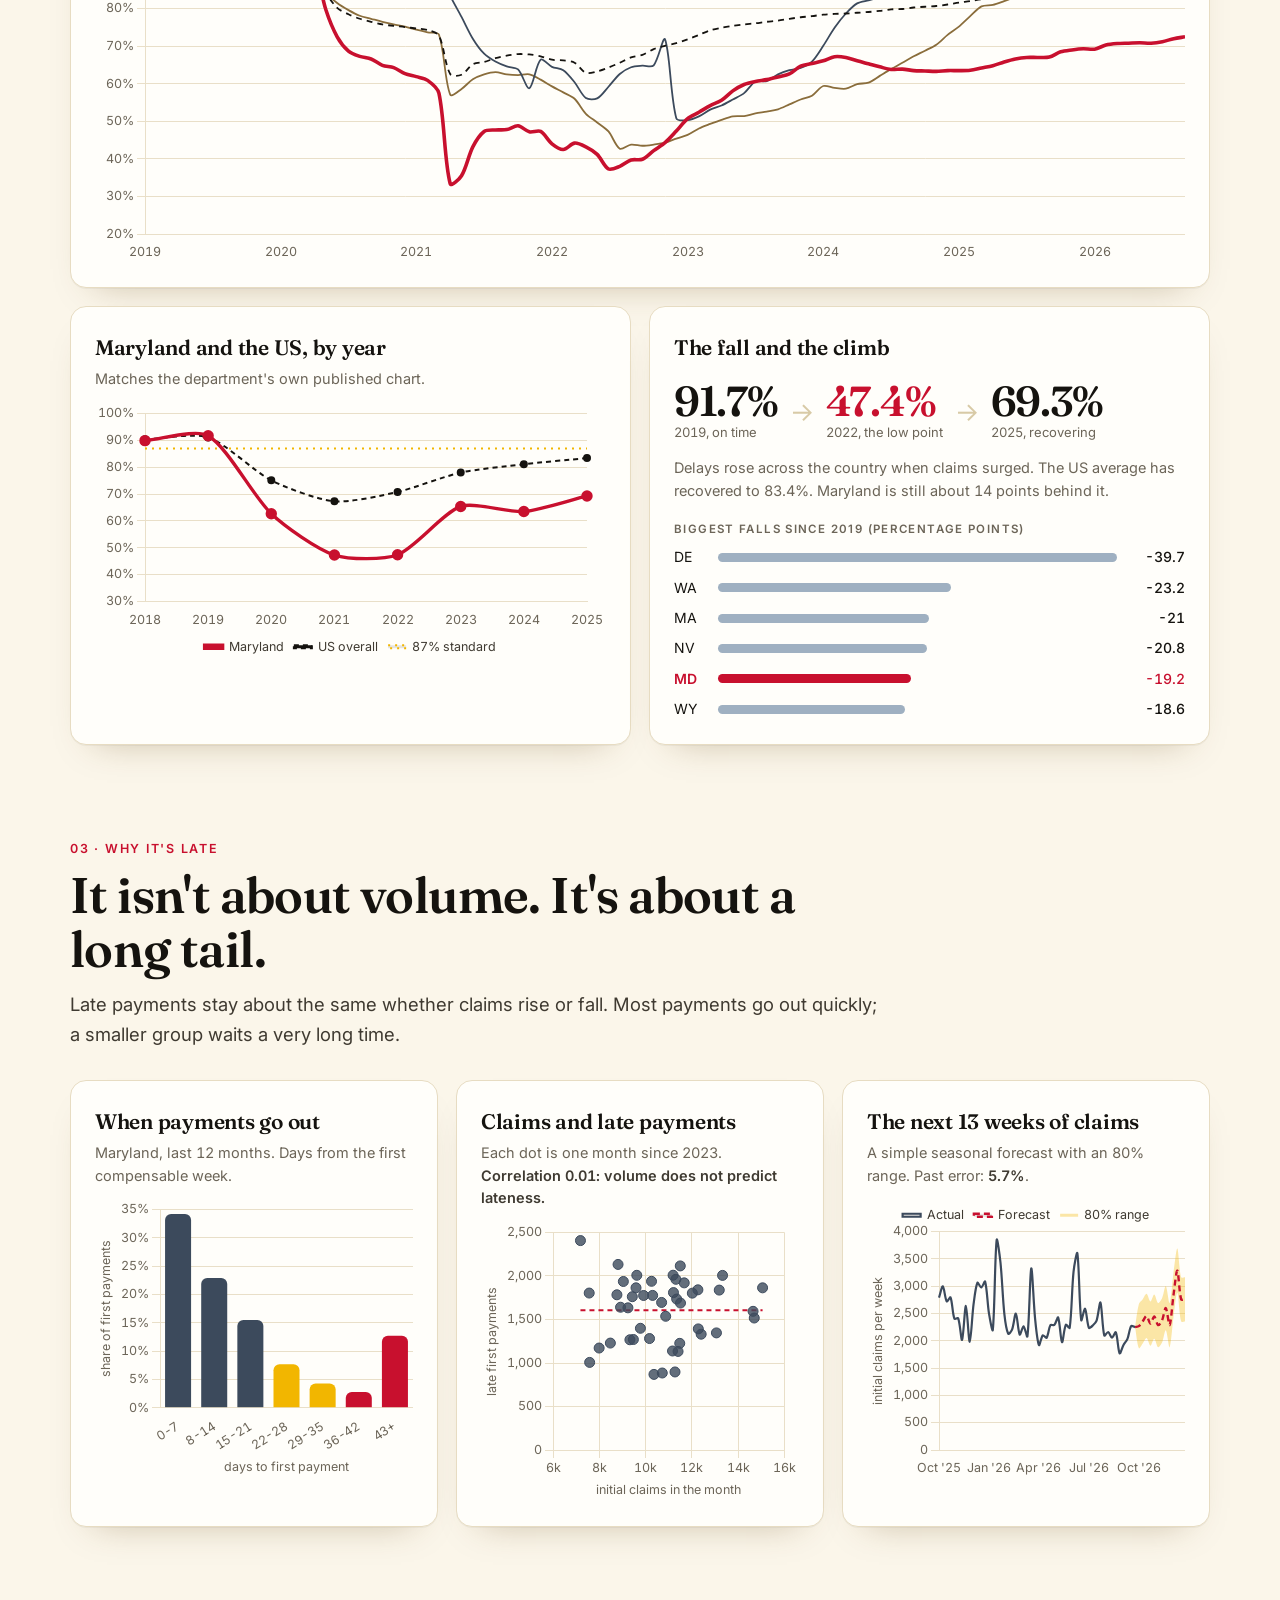
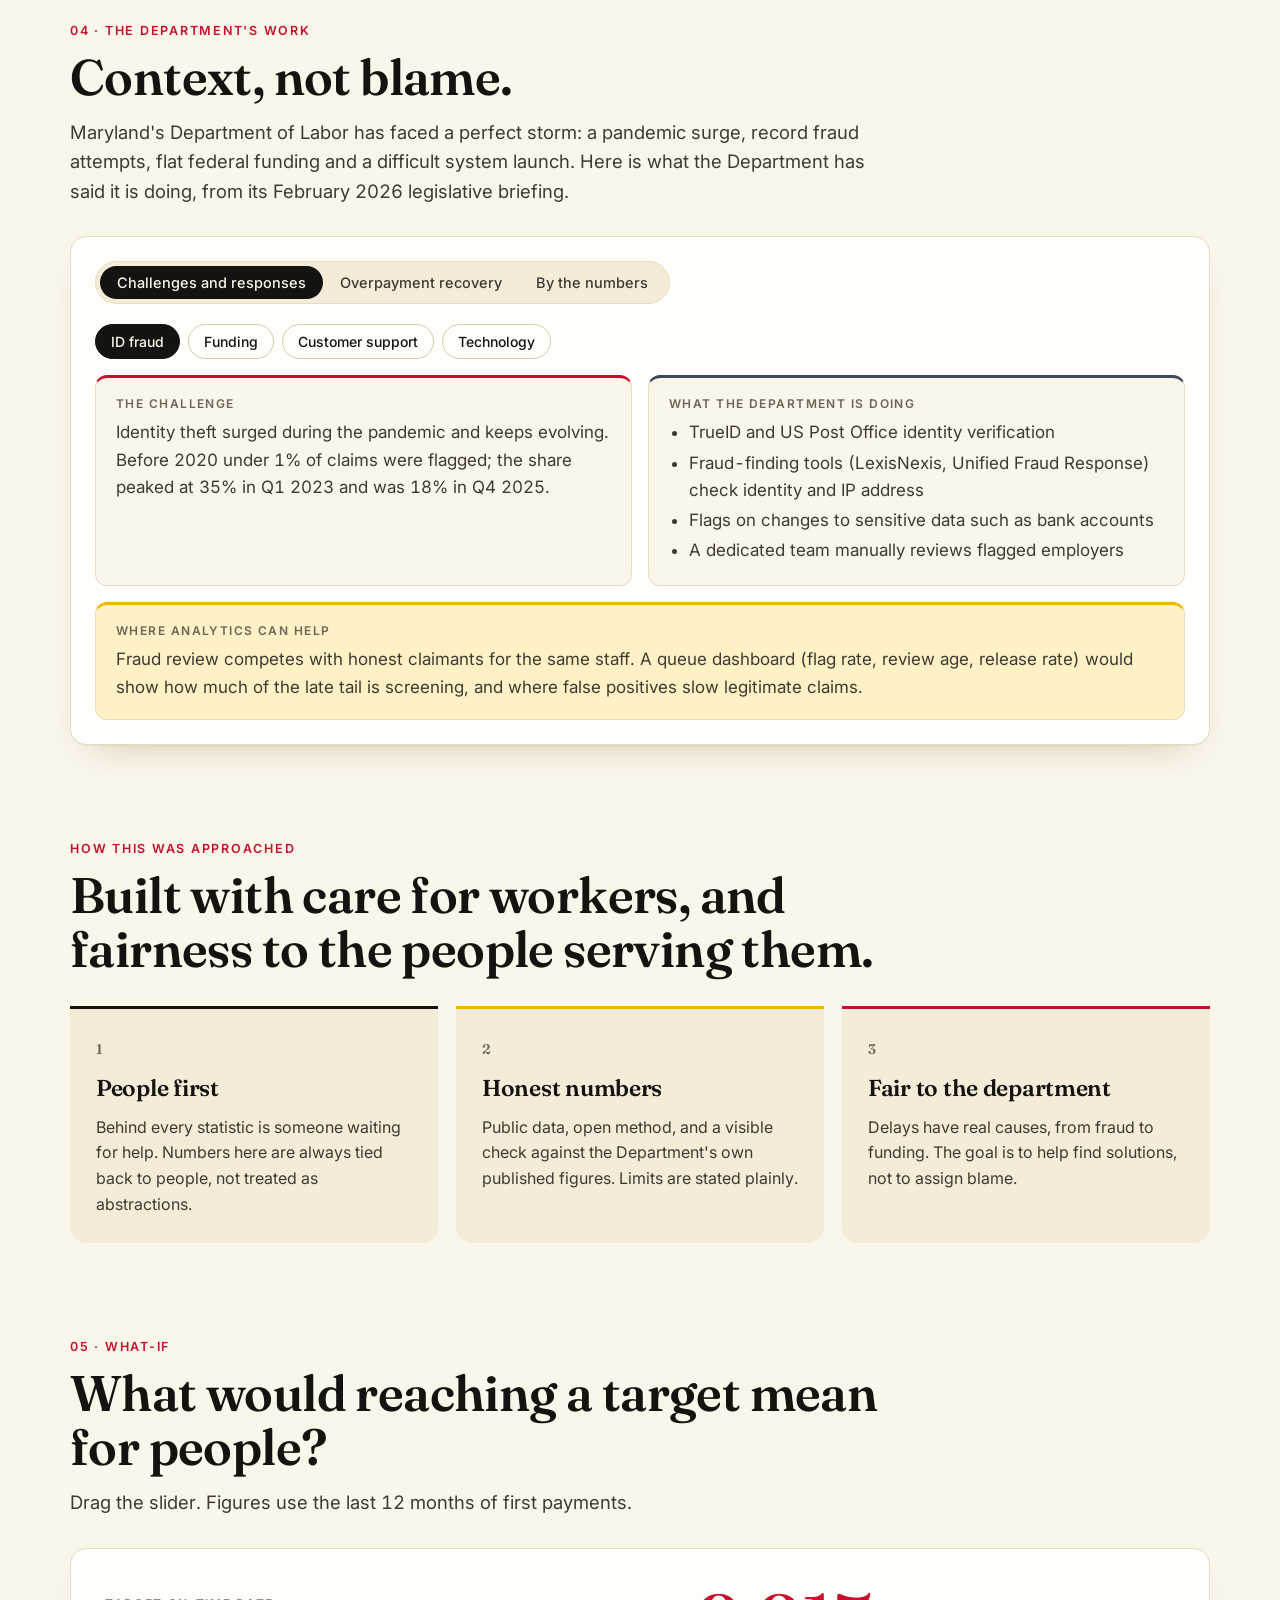
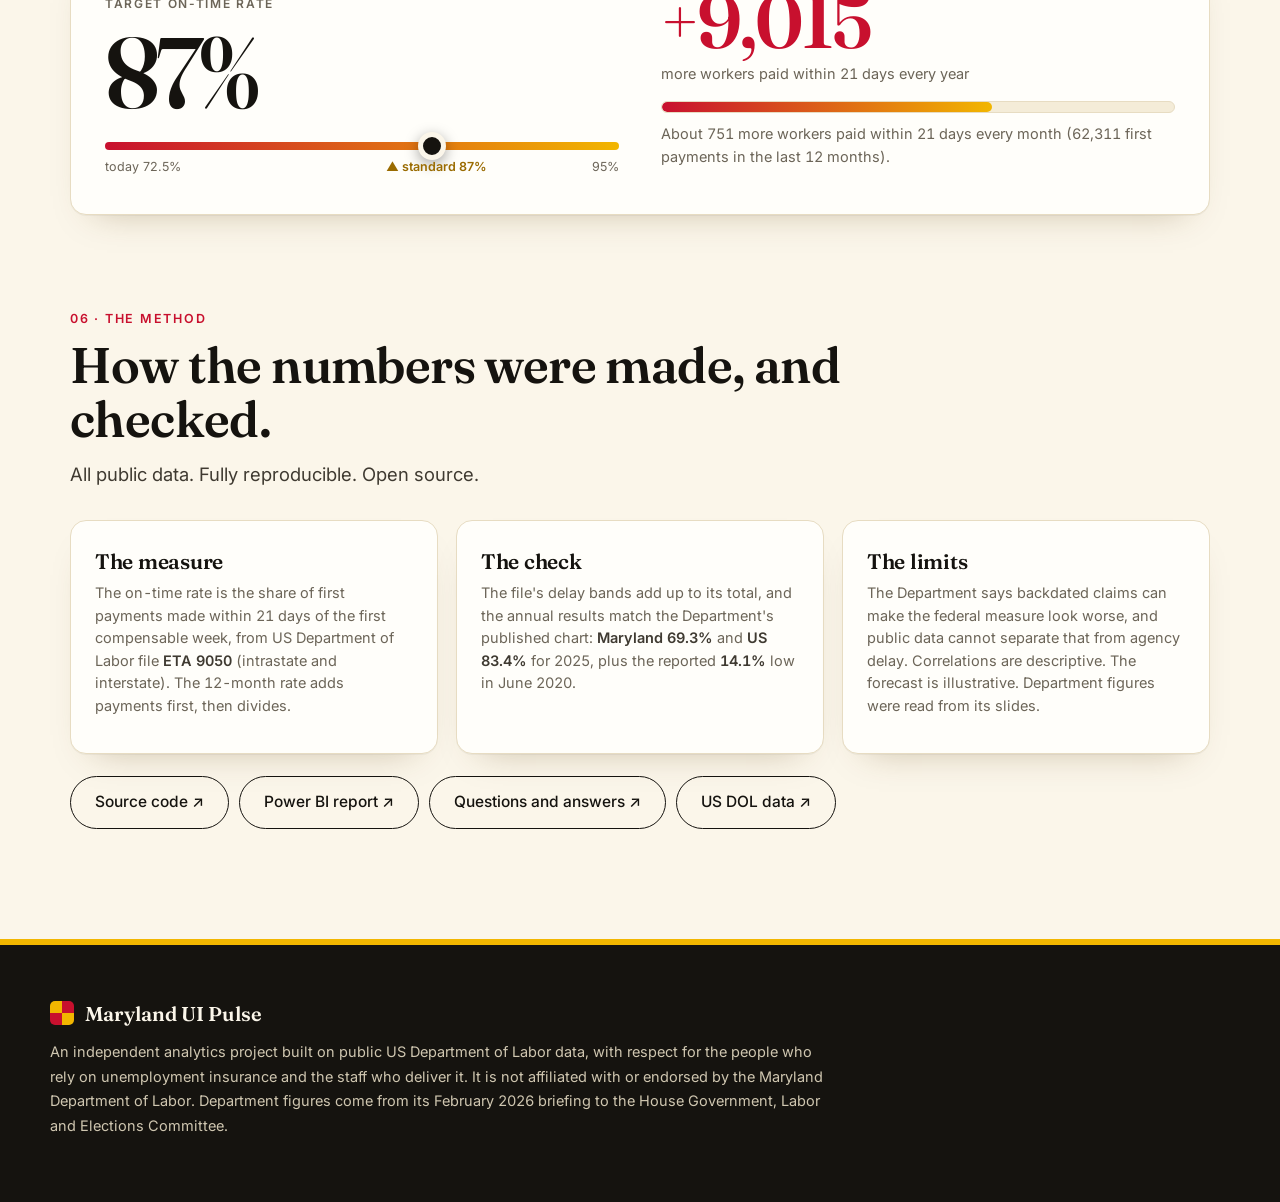
==== commit 08d03294: "Redesign the web app: warm, editorial, Maryland-brand palette Replace the neon/glass look with a cal" ====
--- a/website/index.html
+++ b/website/index.html
@@ -3,80 +3,90 @@
 <head>
 <meta charset="utf-8">
 <meta name="viewport" content="width=device-width,initial-scale=1">
-<title>Maryland UI Pulse · Are claimants paid on time?</title>
-<meta name="description" content="Interactive analytics on how fast Maryland pays unemployment insurance, benchmarked against every US state. Maps, trends, forecasts and what the Department of Labor is doing about it.">
-<meta name="theme-color" content="#0b0b12">
+<title>Maryland UI Pulse · When the first payment matters most</title>
+<meta name="description" content="An independent, data-driven look at how quickly Maryland's unemployment insurance reaches workers, benchmarked against every state, and at the work under way to close the gap.">
+<meta name="theme-color" content="#FBF6EA">
 <meta property="og:title" content="Maryland UI Pulse">
-<meta property="og:description" content="72.5% of Maryland's first unemployment payments go out within 21 days. The federal standard is 87%. Explore the data.">
-<link rel="icon" href="data:image/svg+xml,%3Csvg xmlns='http://www.w3.org/2000/svg' viewBox='0 0 100 100'%3E%3Crect width='100' height='100' rx='28' fill='%230b0b12'/%3E%3Ccircle cx='50' cy='50' r='26' fill='none' stroke='%23c6ff3d' stroke-width='12' stroke-dasharray='120 200' stroke-linecap='round' transform='rotate(-90 50 50)'/%3E%3C/svg%3E">
+<meta property="og:description" content="72.5% of Maryland's first unemployment payments reach workers within 21 days. The federal standard is 87%. An independent, respectful look at the data.">
+<link rel="icon" href="data:image/svg+xml,%3Csvg xmlns='http://www.w3.org/2000/svg' viewBox='0 0 64 64'%3E%3Crect width='64' height='64' rx='14' fill='%2315130F'/%3E%3Crect x='14' y='14' width='18' height='18' fill='%23F2B600'/%3E%3Crect x='32' y='14' width='18' height='18' fill='%23C8102E'/%3E%3Crect x='14' y='32' width='18' height='18' fill='%23C8102E'/%3E%3Crect x='32' y='32' width='18' height='18' fill='%23F2B600'/%3E%3C/svg%3E">
 <link rel="preconnect" href="https://fonts.googleapis.com">
 <link rel="preconnect" href="https://fonts.gstatic.com" crossorigin>
-<link href="https://fonts.googleapis.com/css2?family=Bricolage+Grotesque:opsz,wght@12..96,500;12..96,700;12..96,800&family=Inter:wght@400;500;600&family=JetBrains+Mono:wght@500;700&display=swap" rel="stylesheet">
+<link href="https://fonts.googleapis.com/css2?family=Fraunces:opsz,wght@9..144,500;9..144,600;9..144,700&family=Inter:wght@400;500;600&display=swap" rel="stylesheet">
 <link rel="stylesheet" href="styles.css">
 </head>
 <body>
-<div class="aurora" aria-hidden="true"><i class="b1"></i><i class="b2"></i><i class="b3"></i><i class="b4"></i></div>
-<div class="grain" aria-hidden="true"></div>
-<div class="cursor-glow" id="glow" aria-hidden="true"></div>
+<div class="stripe" aria-hidden="true"></div>
 
 <header class="nav" id="nav">
-  <a class="brand" href="#top"><span class="dot"></span>MD<b>UI</b> Pulse</a>
-  <nav>
-    <a href="#map">Map</a><a href="#trends">Trends</a><a href="#delay">Why late</a><a href="#dept">Inside MD Labor</a><a href="#whatif">What-if</a><a href="#method">Method</a>
+  <a class="brand" href="#top" aria-label="Maryland UI Pulse, home">
+    <span class="mark" aria-hidden="true"><i></i><i></i><i></i><i></i></span>
+    <span class="brand-t">Maryland <b>UI Pulse</b></span>
+  </a>
+  <nav aria-label="Sections">
+    <a href="#map">The map</a><a href="#trends">The trend</a><a href="#delay">Why it's late</a><a href="#dept">The department's work</a><a href="#whatif">What-if</a><a href="#method">Method</a>
   </nav>
-  <a class="gh" href="https://github.com/vishalgwu/maryland-ui-timeliness" target="_blank" rel="noopener">GitHub ↗</a>
+  <a class="gh" href="https://github.com/vishalgwu/maryland-ui-timeliness" target="_blank" rel="noopener">View the code ↗</a>
 </header>
-
-<div class="ticker" aria-hidden="true"><div class="ticker-track" id="ticker"></div></div>
 
 <main id="top">
 <!-- HERO -->
 <section class="hero">
   <div class="hero-copy reveal">
-    <span class="sticker">live data · <span id="asof">Sep 2026</span></span>
-    <h1>Maryland's unemployed are waiting.<br><span class="grad">Only <em id="heroPct">72.5</em>%</span> get paid on time.</h1>
-    <p class="lede">The federal standard says <b>87%</b> of first unemployment payments should go out within 21 days. This is where Maryland really stands, how it compares with every state, and what the Department of Labor is doing about it.</p>
-    <div class="cta"><a class="btn primary" href="#map">Explore the map ↓</a><a class="btn ghost" href="#method">How I calculated it</a></div>
+    <p class="eyebrow">Unemployment insurance · Maryland · <span id="asof">Sep 2026</span></p>
+    <h1>When a paycheck stops, the first payment matters most.</h1>
+    <p class="lede">Federal standards say <b>87%</b> of first unemployment payments should reach workers within 21 days. In Maryland the figure is <b class="red"><span id="heroPct">72.5</span>%</b>. This is an independent, respectful look at what the numbers say, how Maryland compares with every state, and the work already under way to close the gap.</p>
+    <div class="cta"><a class="btn primary" href="#map">See where Maryland stands</a><a class="btn ghost" href="#method">How the numbers were made</a></div>
   </div>
-  <div class="gauge-card glass reveal" id="gaugeCard">
-    <svg viewBox="0 0 220 220" class="gauge" aria-label="Gauge: 72.5 percent paid within 21 days, standard 87 percent">
-      <defs><linearGradient id="gg" x1="0" y1="0" x2="1" y2="1"><stop offset="0" stop-color="#ff4fa3"/><stop offset=".55" stop-color="#ffb23f"/><stop offset="1" stop-color="#c6ff3d"/></linearGradient></defs>
-      <circle cx="110" cy="110" r="92" class="g-track"/>
-      <circle cx="110" cy="110" r="92" class="g-fill" id="gFill" pathLength="100" transform="rotate(-90 110 110)"/>
-      <g id="gMark"></g>
-    </svg>
-    <div class="gauge-center"><div class="gauge-num"><span id="gNum">0</span><small>%</small></div><div class="gauge-sub">paid within 21 days<br><span>last 12 months</span></div></div>
-    <div class="gauge-foot"><span><i class="k pink"></i>Maryland</span><span><i class="k lime"></i>Federal standard 87%</span></div>
+  <div class="hero-card reveal" id="heroCard">
+    <svg id="heroMD" class="hero-md" role="img" aria-label="Outline of the state of Maryland"></svg>
+    <div class="meter-wrap">
+      <div class="m-head"><span>Paid within 21 days · last 12 months</span><b id="mNum">72.5%</b></div>
+      <div class="meter" role="img" aria-label="Maryland 72.5 percent, US 84.9 percent, standard 87 percent">
+        <div class="m-track"><i class="m-fill" id="mFill"></i>
+          <span class="m-tick us" id="mUS"><em>US overall</em></span><span class="m-tick std" id="mStd"><em>Standard</em></span></div>
+        <div class="m-axis"><span>50%</span><span>75%</span><span>100%</span></div>
+      </div>
+      <p class="m-note">More than <b>1 in 4</b> first payments arrives after day 21.</p>
+    </div>
   </div>
 </section>
 
-<!-- KPI BENTO -->
-<section class="bento reveal">
-  <div class="glass tile t-rank"><div class="tl">Rank among jurisdictions</div><div class="tv"><span data-count="48" data-prefix="#">0</span><small>/53</small></div><div class="ts">median state: <b id="kMedian">86.3</b>%</div></div>
-  <div class="glass tile t-late"><div class="tl">Late first payments (12 mo)</div><div class="tv"><span data-count="17115">0</span></div><div class="ts">paid after day 21</div></div>
-  <div class="glass tile t-short accent"><div class="tl">Short of the 87% goal</div><div class="tv"><span data-count="9015">0</span></div><div class="ts">more on-time payments needed per year</div></div>
-  <div class="glass tile t-tail"><div class="tl">Waiting 70+ days</div><div class="tv"><span data-count="7.6" data-dec="1">0</span><small>%</small></div><div class="ts">about 1 in 13 payments</div></div>
+<!-- KPI ROW -->
+<section class="kpis reveal" aria-label="Key figures">
+  <div class="kpi"><div class="kl">Rank among 53 jurisdictions</div><div class="kv red"><span data-count="48" data-prefix="#">0</span><small>of 53</small></div><div class="ks">The median state pays <b id="kMedian">86.3</b>% on time.</div></div>
+  <div class="kpi"><div class="kl">First payments that arrived late</div><div class="kv"><span data-count="17115">0</span></div><div class="ks">in the last 12 months, after day 21.</div></div>
+  <div class="kpi"><div class="kl">Short of the 87% standard</div><div class="kv"><span data-count="9015">0</span></div><div class="ks">more on-time payments needed each year.</div></div>
+  <div class="kpi"><div class="kl">Waiting 70 days or more</div><div class="kv"><span data-count="7.6" data-dec="1">0</span><small>%</small></div><div class="ks">about 1 in 13 first payments.</div></div>
+</section>
+
+<!-- PEOPLE BAND -->
+<section class="people reveal">
+  <div class="people-in">
+    <p class="eyebrow gold">Behind the number</p>
+    <p class="quote"><span class="gold" data-count="17115">0</span> first payments arrived after day 21 last year. Each one is a worker waiting on rent, groceries and a plan for what comes next.</p>
+    <p class="people-sub">The goal of this project is simple: make the delay visible, understand where it comes from, and point to what could shorten the wait.</p>
+  </div>
 </section>
 
 <!-- MAP -->
 <section id="map" class="sec">
-  <div class="sec-head reveal"><span class="eyebrow">01 · the map</span><h2>Every state, one glance.</h2><p>Hover to read. Click a state to compare it with Maryland. Switch the lens to see who recovered since 2019.</p></div>
-  <div class="map-card glass reveal">
+  <div class="sec-head reveal"><p class="eyebrow">01 · The map</p><h2>How every state is doing, at a glance.</h2><p>Hover to read. Click a state to compare it with Maryland. Change the lens to see who has recovered since 2019.</p></div>
+  <div class="map-card card reveal">
     <div class="map-toolbar">
-      <div class="seg" id="metricSeg" role="tablist">
+      <div class="seg" id="metricSeg" role="tablist" aria-label="Map lens">
         <button class="on" data-m="now">On-time rate</button><button data-m="change">Change since 2019</button><button data-m="rank">Rank</button>
       </div>
       <div class="map-actions">
         <select id="stateSel" aria-label="Pick a state"></select>
-        <button class="chip" id="zoomMA">Zoom Mid-Atlantic</button><button class="chip" id="zoomReset">Reset</button>
+        <button class="chip" id="zoomMA">Mid-Atlantic view</button><button class="chip" id="zoomReset">Reset</button>
       </div>
     </div>
     <div class="map-body">
-      <div class="map-wrap"><svg id="usmap" viewBox="0 0 975 610" role="img" aria-label="Map of US states coloured by unemployment payment timeliness"></svg><div class="tip" id="tip"></div></div>
+      <div class="map-wrap"><svg id="usmap" viewBox="0 0 975 610" role="img" aria-label="Map of US states coloured by how quickly first unemployment payments are made"></svg><div class="tip" id="tip"></div></div>
       <aside class="map-side">
         <div class="sel" id="selPanel"></div>
         <canvas id="sparkSel" height="110"></canvas>
-        <div class="lists"><div><h4>Best 5</h4><ol id="topList"></ol></div><div><h4>Bottom 5</h4><ol id="botList"></ol></div></div>
+        <div class="lists"><div><h4>Fastest 5</h4><ol id="topList"></ol></div><div><h4>Slowest 5</h4><ol id="botList"></ol></div></div>
       </aside>
     </div>
     <div class="legend"><span id="legLo"></span><i id="legBar"></i><span id="legHi"></span><em id="legNote"></em></div>
@@ -85,68 +95,84 @@
 
 <!-- TRENDS -->
 <section id="trends" class="sec">
-  <div class="sec-head reveal"><span class="eyebrow">02 · the trend</span><h2>The cliff, and the climb back.</h2><p>Rolling 12-month on-time rate. Add any state to see how Maryland stacks up over time.</p></div>
+  <div class="sec-head reveal"><p class="eyebrow">02 · The trend</p><h2>A sharp fall in 2020, and a long climb back.</h2><p>The rolling 12-month on-time rate. Add any state to see how Maryland compares over time.</p></div>
   <div class="grid2">
-    <div class="glass card wide reveal">
-      <div class="card-top"><div class="chips" id="trendChips"></div><div class="seg small" id="rangeSeg"><button data-from="2015-01">2015+</button><button data-from="2019-01" class="on">2019+</button><button data-from="2022-01">2022+</button></div></div>
+    <div class="card wide reveal">
+      <div class="card-top"><div class="chips" id="trendChips"></div><div class="seg small" id="rangeSeg"><button data-from="2015-01">2015 on</button><button data-from="2019-01" class="on">2019 on</button><button data-from="2022-01">2022 on</button></div></div>
       <div class="box h340"><canvas id="trendChart"></canvas></div>
     </div>
-    <div class="glass card reveal"><h3>Maryland vs the US, by year</h3><p class="note">Matches the department's own published chart.</p><div class="box h260"><canvas id="annualChart"></canvas></div></div>
-    <div class="glass card reveal"><h3>The cliff in one stat</h3>
+    <div class="card reveal"><h3>Maryland and the US, by year</h3><p class="note">Matches the department's own published chart.</p><div class="box h260"><canvas id="annualChart"></canvas></div></div>
+    <div class="card reveal"><h3>The fall and the climb</h3>
       <div class="callouts">
-        <div><b class="c-lime">91.7%</b><span>2019, on time</span></div><div class="arr">→</div><div><b class="c-pink">47.4%</b><span>2022, the low</span></div><div class="arr">→</div><div><b class="c-cyan">69.3%</b><span>2025, climbing</span></div>
+        <div><b>91.7%</b><span>2019, on time</span></div><div class="arr">→</div><div><b class="red">47.4%</b><span>2022, the low point</span></div><div class="arr">→</div><div><b>69.3%</b><span>2025, recovering</span></div>
       </div>
-      <p class="note" style="margin-top:14px">The US average fell too, but recovered to 83.4%. Maryland is still about 14 points behind it.</p><h4 class="falls-h">Biggest falls since 2019 (percentage points)</h4><div class="falls" id="falls"></div>
+      <p class="note" style="margin-top:14px">Delays rose across the country when claims surged. The US average has recovered to 83.4%. Maryland is still about 14 points behind it.</p>
+      <h4 class="falls-h">Biggest falls since 2019 (percentage points)</h4><div class="falls" id="falls"></div>
     </div>
   </div>
 </section>
 
 <!-- DELAY -->
 <section id="delay" class="sec">
-  <div class="sec-head reveal"><span class="eyebrow">03 · why late</span><h2>It's not a volume problem.</h2><p>Late payments stay put whether claims spike or slump. The delay lives in a long tail, not in the average.</p></div>
+  <div class="sec-head reveal"><p class="eyebrow">03 · Why it's late</p><h2>It isn't about volume. It's about a long tail.</h2><p>Late payments stay about the same whether claims rise or fall. Most payments go out quickly; a smaller group waits a very long time.</p></div>
   <div class="grid3">
-    <div class="glass card reveal"><h3>When payments go out</h3><p class="note">Maryland, last 12 months. Days from the first compensable week.</p><div class="box h280"><canvas id="bandChart"></canvas></div></div>
-    <div class="glass card reveal"><h3>Claims vs late payments</h3><p class="note">Each dot is a month since 2023. <b id="corrTxt"></b></p><div class="box h280"><canvas id="scatterChart"></canvas></div></div>
-    <div class="glass card reveal"><h3>13-week claims forecast</h3><p class="note">Seasonal model, 80% band. Backtest error <b id="mapeTxt"></b>.</p><div class="box h280"><canvas id="fcChart"></canvas></div></div>
+    <div class="card reveal"><h3>When payments go out</h3><p class="note">Maryland, last 12 months. Days from the first compensable week.</p><div class="box h280"><canvas id="bandChart"></canvas></div></div>
+    <div class="card reveal"><h3>Claims and late payments</h3><p class="note">Each dot is one month since 2023. <b id="corrTxt"></b></p><div class="box h280"><canvas id="scatterChart"></canvas></div></div>
+    <div class="card reveal"><h3>The next 13 weeks of claims</h3><p class="note">A simple seasonal forecast with an 80% range. Past error: <b id="mapeTxt"></b>.</p><div class="box h280"><canvas id="fcChart"></canvas></div></div>
   </div>
 </section>
 
 <!-- DEPARTMENT -->
 <section id="dept" class="sec">
-  <div class="sec-head reveal"><span class="eyebrow">04 · inside MD Labor</span><h2>What the department is doing about it.</h2><p>From the Department's February 2026 legislative briefing. Pick a challenge, then see where analytics can help.</p></div>
-  <div class="glass card reveal">
-    <div class="seg" id="deptTabs"><button class="on" data-t="ch">Challenges → responses</button><button data-t="ov">Overpayment recovery</button><button data-t="num">By the numbers</button></div>
+  <div class="sec-head reveal"><p class="eyebrow">04 · The department's work</p><h2>Context, not blame.</h2><p>Maryland's Department of Labor has faced a perfect storm: a pandemic surge, record fraud attempts, flat federal funding and a difficult system launch. Here is what the Department has said it is doing, from its February 2026 legislative briefing.</p></div>
+  <div class="card reveal">
+    <div class="seg" id="deptTabs" role="tablist"><button class="on" data-t="ch">Challenges and responses</button><button data-t="ov">Overpayment recovery</button><button data-t="num">By the numbers</button></div>
     <div id="deptBody"></div>
+  </div>
+</section>
+
+<!-- VALUES -->
+<section class="values sec reveal">
+  <div class="sec-head"><p class="eyebrow">How this was approached</p><h2>Built with care for workers, and fairness to the people serving them.</h2></div>
+  <div class="vgrid">
+    <div class="vcard"><span class="vn">1</span><h3>People first</h3><p>Behind every statistic is someone waiting for help. Numbers here are always tied back to people, not treated as abstractions.</p></div>
+    <div class="vcard"><span class="vn">2</span><h3>Honest numbers</h3><p>Public data, open method, and a visible check against the Department's own published figures. Limits are stated plainly.</p></div>
+    <div class="vcard"><span class="vn">3</span><h3>Fair to the department</h3><p>Delays have real causes, from fraud to funding. The goal is to help find solutions, not to assign blame.</p></div>
   </div>
 </section>
 
 <!-- WHAT IF -->
 <section id="whatif" class="sec">
-  <div class="sec-head reveal"><span class="eyebrow">05 · what-if</span><h2>What would hitting a target mean?</h2><p>Drag the slider. Numbers are from the last 12 months of first payments.</p></div>
-  <div class="glass card whatif reveal">
-    <div class="wi-left"><label for="tgt">Target on-time rate</label><div class="wi-pct"><span id="tgtV">87</span>%</div><input id="tgt" type="range" min="72.5" max="95" step="0.5" value="87"><div class="wi-scale"><span>today 72.5%</span><span class="wi-std" style="left:64.4%">▲ 87% standard</span><span>95%</span></div></div>
-    <div class="wi-right"><div class="wi-big" id="wiBig">+9,015</div><div class="note">more people paid on time every year</div><div class="wi-bar"><i id="wiBar"></i></div><div class="note" id="wiMonth"></div></div>
+  <div class="sec-head reveal"><p class="eyebrow">05 · What-if</p><h2>What would reaching a target mean for people?</h2><p>Drag the slider. Figures use the last 12 months of first payments.</p></div>
+  <div class="card whatif reveal">
+    <div class="wi-left"><label for="tgt">Target on-time rate</label><div class="wi-pct"><span id="tgtV">87</span>%</div><input id="tgt" type="range" min="72.5" max="95" step="0.5" value="87"><div class="wi-scale"><span>today 72.5%</span><span class="wi-std" style="left:64.4%">▲ standard 87%</span><span>95%</span></div></div>
+    <div class="wi-right"><div class="wi-big" id="wiBig">+9,015</div><div class="note">more workers paid within 21 days every year</div><div class="wi-bar"><i id="wiBar"></i></div><div class="note" id="wiMonth"></div></div>
   </div>
 </section>
 
 <!-- METHOD -->
 <section id="method" class="sec">
-  <div class="sec-head reveal"><span class="eyebrow">06 · receipts</span><h2>How I calculated it (and checked it).</h2><p>All public data. All reproducible. Open source.</p></div>
+  <div class="sec-head reveal"><p class="eyebrow">06 · The method</p><h2>How the numbers were made, and checked.</h2><p>All public data. Fully reproducible. Open source.</p></div>
   <div class="grid3">
-    <div class="glass card reveal"><h3>The metric</h3><p class="note">On-time rate = first payments made within 21 days of the first compensable week ÷ all first payments (intrastate + interstate), from US DOL file <b>ETA 9050</b>. The 12-month rate sums payments first, then divides.</p></div>
-    <div class="glass card reveal"><h3>The sanity check</h3><p class="note">The file's delay bands add up to its total, and my annual results match the department's published chart: <b>Maryland 69.3%</b> and <b>US 83.4%</b> for 2025, and the reported <b>14.1%</b> low in June 2020. I caught and fixed an early column error this way.</p></div>
-    <div class="glass card reveal"><h3>The limits</h3><p class="note">The state says backdating inflates the federal metric, and public data can't separate that from agency delay. Correlations are descriptive, the forecast is illustrative, and department figures were read from its slides.</p></div>
+    <div class="card reveal"><h3>The measure</h3><p class="note">The on-time rate is the share of first payments made within 21 days of the first compensable week, from US Department of Labor file <b>ETA 9050</b> (intrastate and interstate). The 12-month rate adds payments first, then divides.</p></div>
+    <div class="card reveal"><h3>The check</h3><p class="note">The file's delay bands add up to its total, and the annual results match the Department's published chart: <b>Maryland 69.3%</b> and <b>US 83.4%</b> for 2025, plus the reported <b>14.1%</b> low in June 2020.</p></div>
+    <div class="card reveal"><h3>The limits</h3><p class="note">The Department says backdated claims can make the federal measure look worse, and public data cannot separate that from agency delay. Correlations are descriptive. The forecast is illustrative. Department figures were read from its slides.</p></div>
   </div>
   <div class="links reveal">
-    <a class="btn ghost" href="https://github.com/vishalgwu/maryland-ui-timeliness" target="_blank" rel="noopener">Source code on GitHub ↗</a>
+    <a class="btn ghost" href="https://github.com/vishalgwu/maryland-ui-timeliness" target="_blank" rel="noopener">Source code ↗</a>
     <a class="btn ghost" href="https://github.com/vishalgwu/maryland-ui-timeliness/tree/main/powerbi" target="_blank" rel="noopener">Power BI report ↗</a>
-    <a class="btn ghost" href="https://github.com/vishalgwu/maryland-ui-timeliness/blob/main/docs/QA.md" target="_blank" rel="noopener">Q&amp;A ↗</a>
-    <a class="btn ghost" href="https://oui.doleta.gov/unemploy/DataDownloads.asp" target="_blank" rel="noopener">Data: US DOL ↗</a>
+    <a class="btn ghost" href="https://github.com/vishalgwu/maryland-ui-timeliness/blob/main/docs/QA.md" target="_blank" rel="noopener">Questions and answers ↗</a>
+    <a class="btn ghost" href="https://oui.doleta.gov/unemploy/DataDownloads.asp" target="_blank" rel="noopener">US DOL data ↗</a>
   </div>
 </section>
 </main>
 
-<footer class="foot">Independent analytics project built on public US Department of Labor data. Not affiliated with or endorsed by the Maryland Department of Labor. Department figures are from its Feb 2026 briefing to the House Government, Labor and Elections Committee.</footer>
+<footer class="foot">
+  <div class="foot-in">
+    <div class="foot-brand"><span class="mark" aria-hidden="true"><i></i><i></i><i></i><i></i></span><b>Maryland UI Pulse</b></div>
+    <p>An independent analytics project built on public US Department of Labor data, with respect for the people who rely on unemployment insurance and the staff who deliver it. It is not affiliated with or endorsed by the Maryland Department of Labor. Department figures come from its February 2026 briefing to the House Government, Labor and Elections Committee.</p>
+  </div>
+</footer>
 
 <script src="vendor/d3.min.js"></script>
 <script src="vendor/topojson-client.min.js"></script>
--- a/website/styles.css
+++ b/website/styles.css
@@ -1,169 +1,173 @@
+/* Maryland UI Pulse: warm, editorial, civic. Paper + ink, with Maryland red and gold used sparingly. */
 :root{
-  --bg:#0b0b12;--ink:#f4f3ff;--mute:#a7a6c0;--line:rgba(255,255,255,.12);
-  --pink:#ff4fa3;--lime:#c6ff3d;--violet:#7c5cff;--cyan:#36e2ff;--amber:#ffb23f;
-  --glass:rgba(255,255,255,.055);--r:26px;
-  --display:'Bricolage Grotesque','Segoe UI',system-ui,sans-serif;--body:'Inter','Segoe UI',system-ui,sans-serif;--mono:'JetBrains Mono',ui-monospace,Consolas,monospace
+  --paper:#FBF6EA;--paper2:#F4ECD8;--card:#FFFEFA;
+  --ink:#15130F;--ink2:#3F3A31;--mute:#6C6558;--line:#E7DCC2;--line2:#D8CAA6;
+  --red:#C8102E;--red-d:#9F0C24;--gold:#F2B600;--gold-d:#9A6B00;--gold-soft:#FFF1C6;--slate:#3C4A5C;--slate-l:#9FB0C1;
+  --serif:'Fraunces',Georgia,'Times New Roman',serif;--sans:'Inter','Segoe UI',system-ui,sans-serif;
+  --r:16px;--shadow:0 1px 0 rgba(21,19,15,.04),0 18px 36px -24px rgba(90,60,10,.35)
 }
-*{box-sizing:border-box}html{scroll-behavior:smooth;scroll-padding-top:90px}
-body{margin:0;background:var(--bg);color:var(--ink);font:16px/1.55 var(--body);overflow-x:hidden;-webkit-font-smoothing:antialiased}
+*{box-sizing:border-box}html{scroll-behavior:smooth;scroll-padding-top:86px}
+body{margin:0;background:var(--paper);color:var(--ink);font:17px/1.6 var(--sans);-webkit-font-smoothing:antialiased;overflow-x:hidden;font-variant-numeric:tabular-nums}
 a{color:inherit;text-decoration:none}
-h1,h2,h3,h4{font-family:var(--display);margin:0;letter-spacing:-.02em}
-.note{color:var(--mute);font-size:14px;margin:4px 0 12px}
+h1,h2,h3,h4{font-family:var(--serif);font-weight:600;margin:0;letter-spacing:-.012em;color:var(--ink)}
+b,strong{font-weight:600}
+.red{color:var(--red)}.gold{color:var(--gold)}
+.note{color:var(--mute);font-size:14.5px;margin:4px 0 12px;line-height:1.55}.note b{color:var(--ink2)}
 
-/* background */
-.aurora{position:fixed;inset:0;z-index:-3;overflow:hidden;background:radial-gradient(1200px 700px at 80% -10%,#1a1236 0,transparent 60%),var(--bg)}
-.aurora i{position:absolute;border-radius:50%;filter:blur(90px);opacity:.55;animation:drift 22s ease-in-out infinite alternate}
-.b1{width:520px;height:520px;background:var(--violet);left:-120px;top:10%}
-.b2{width:460px;height:460px;background:var(--pink);right:-100px;top:35%;animation-delay:-6s}
-.b3{width:420px;height:420px;background:#1fb6a6;left:30%;bottom:-160px;opacity:.35;animation-delay:-11s}
-.b4{width:340px;height:340px;background:var(--lime);right:25%;top:-140px;opacity:.18;animation-delay:-3s}
-@keyframes drift{to{transform:translate3d(80px,-60px,0) scale(1.15)}}
-.grain{position:fixed;inset:0;z-index:-2;opacity:.07;pointer-events:none;background-image:url("data:image/svg+xml,%3Csvg xmlns='http://www.w3.org/2000/svg' width='160' height='160'%3E%3Cfilter id='n'%3E%3CfeTurbulence type='fractalNoise' baseFrequency='.9' numOctaves='2' stitchTiles='stitch'/%3E%3C/filter%3E%3Crect width='100%25' height='100%25' filter='url(%23n)'/%3E%3C/svg%3E")}
-.cursor-glow{position:fixed;width:520px;height:520px;margin:-260px 0 0 -260px;border-radius:50%;pointer-events:none;z-index:-1;background:radial-gradient(circle,rgba(124,92,255,.18),transparent 65%);transition:opacity .3s;opacity:0}
+.stripe{height:6px;background:linear-gradient(90deg,var(--red) 0 34%,var(--gold) 34% 67%,var(--ink) 67% 100%)}
 
 /* nav */
-.nav{position:sticky;top:12px;z-index:50;margin:12px auto 0;max-width:1180px;width:calc(100% - 24px);display:flex;align-items:center;gap:18px;padding:10px 12px 10px 18px;border-radius:999px;background:rgba(18,18,30,.65);backdrop-filter:blur(18px);border:1px solid var(--line)}
-.brand{font-family:var(--display);font-weight:800;font-size:18px;display:flex;align-items:center;gap:8px;white-space:nowrap}
-.brand b{color:var(--lime);margin-right:4px}.dot{width:10px;height:10px;border-radius:50%;background:var(--lime);box-shadow:0 0 14px var(--lime);animation:pulse 2s infinite}
-@keyframes pulse{50%{transform:scale(1.5);opacity:.6}}
-.nav nav{display:flex;gap:2px;margin-left:auto}.nav nav a{padding:7px 13px;border-radius:999px;font-size:14px;color:var(--mute);transition:.2s}
-.nav nav a:hover,.nav nav a.on{color:var(--ink);background:rgba(255,255,255,.09)}
-.gh{padding:8px 16px;border-radius:999px;background:var(--lime);color:#0b0b12;font-weight:600;font-size:14px;white-space:nowrap}
+.nav{position:sticky;top:0;z-index:50;display:flex;align-items:center;gap:20px;padding:12px max(20px,calc((100% - 1180px)/2));background:rgba(251,246,234,.92);backdrop-filter:blur(12px);border-bottom:1px solid var(--line)}
+.brand{display:flex;align-items:center;gap:11px;font-family:var(--serif);font-size:20px;font-weight:500;white-space:nowrap}.brand b{font-weight:700}
+.mark{display:inline-grid;grid-template-columns:1fr 1fr;width:24px;height:24px;border-radius:5px;overflow:hidden;flex:none}
+.mark i{display:block}.mark i:nth-child(1),.mark i:nth-child(4){background:var(--gold)}.mark i:nth-child(2),.mark i:nth-child(3){background:var(--red)}
+.nav nav{display:flex;gap:2px;margin-left:auto}.nav nav a{padding:8px 12px;font-size:14.5px;color:var(--ink2);border-bottom:2px solid transparent;transition:.2s}
+.nav nav a:hover{color:var(--ink)}.nav nav a.on{color:var(--ink);border-bottom-color:var(--red)}
+.gh{padding:9px 16px;border:1.5px solid var(--ink);border-radius:999px;font-size:14px;font-weight:500;white-space:nowrap;transition:.2s}.gh:hover{background:var(--ink);color:var(--paper)}
 
-/* ticker */
-.ticker{overflow:hidden;margin:14px 0 0;border-block:1px solid var(--line);background:rgba(255,255,255,.025)}
-.ticker-track{display:flex;gap:46px;width:max-content;padding:9px 0;animation:tick 46s linear infinite;font:500 13px var(--mono);color:var(--mute);white-space:nowrap}
-.ticker-track b{color:var(--lime);font-weight:700}.ticker-track span::before{content:"✦";color:var(--pink);margin-right:14px}
-@keyframes tick{to{transform:translateX(-50%)}}
+main{max-width:1180px;margin:0 auto;padding:0 20px}
+.sec{padding:96px 0 0}
+.sec-head{max-width:820px;margin-bottom:30px}
+.eyebrow{font:600 12.5px var(--sans);text-transform:uppercase;letter-spacing:.14em;color:var(--red);margin:0 0 12px}.eyebrow.gold{color:var(--gold)}
+.sec-head h2{font-size:clamp(32px,4.4vw,50px);line-height:1.08;margin:0 0 14px}
+.sec-head p:not(.eyebrow){color:var(--ink2);font-size:18.5px;margin:0}
 
-main{max-width:1180px;margin:0 auto;padding:0 18px}
-.sec{padding:84px 0 0}
-.sec-head{max-width:720px;margin-bottom:26px}
-.eyebrow{font:500 13px var(--mono);color:var(--lime);text-transform:uppercase;letter-spacing:.12em}
-.sec-head h2{font-size:clamp(34px,5.4vw,58px);line-height:1.02;margin:8px 0 10px;font-weight:800}
-.sec-head p{color:var(--mute);font-size:18px;margin:0}
-
-/* glass */
-.glass{background:var(--glass);border:1px solid var(--line);border-radius:var(--r);backdrop-filter:blur(16px);box-shadow:0 20px 60px -30px rgba(0,0,0,.7),inset 0 1px 0 rgba(255,255,255,.07)}
-.card{padding:22px}.card h3{font-size:20px;font-weight:700}
-.grid2{display:grid;grid-template-columns:1fr 1fr;gap:16px}.grid2 .wide{grid-column:1/-1}
-.grid3{display:grid;grid-template-columns:repeat(3,1fr);gap:16px}
+/* cards */
+.card{background:var(--card);border:1px solid var(--line);border-radius:var(--r);box-shadow:var(--shadow);padding:24px}
+.card h3{font-size:21px;font-weight:600}
+.grid2{display:grid;grid-template-columns:1fr 1fr;gap:18px}.grid2 .wide{grid-column:1/-1}
+.grid3{display:grid;grid-template-columns:repeat(3,1fr);gap:18px}
 .box{position:relative}.h260{height:260px}.h280{height:280px}.h340{height:340px}
 
 /* hero */
-.hero{display:grid;grid-template-columns:1.25fr .75fr;gap:30px;align-items:center;padding:58px 0 24px;min-height:calc(100vh - 140px)}
-.sticker{display:inline-block;transform:rotate(-2deg);padding:6px 14px;border-radius:999px;background:var(--pink);color:#12000a;font:700 12px var(--mono);text-transform:uppercase;letter-spacing:.08em;box-shadow:0 8px 24px -8px var(--pink)}
-.hero h1{font-size:clamp(40px,7.2vw,88px);line-height:.98;font-weight:800;margin:20px 0 20px}
-.grad{background:linear-gradient(95deg,var(--pink),var(--amber) 55%,var(--lime));-webkit-background-clip:text;background-clip:text;color:transparent}
-.hero h1 em{font-style:normal}
-.lede{font-size:clamp(17px,1.7vw,20px);color:var(--mute);max-width:600px}.lede b{color:var(--lime)}
-.cta{display:flex;gap:12px;flex-wrap:wrap;margin-top:26px}
-.btn{display:inline-flex;align-items:center;padding:13px 22px;border-radius:999px;font-weight:600;font-size:15px;border:1px solid var(--line);transition:transform .2s,box-shadow .2s,background .2s}
-.btn:hover{transform:translateY(-3px)}
-.btn.primary{background:var(--lime);color:#0b0b12;border-color:var(--lime);box-shadow:0 12px 34px -12px var(--lime)}
-.btn.ghost{background:rgba(255,255,255,.05)}.btn.ghost:hover{background:rgba(255,255,255,.12)}
-.gauge-card{position:relative;padding:26px 22px 20px;justify-self:center;width:100%;max-width:420px}
-.gauge{width:100%;display:block;overflow:visible}
-.g-track{fill:none;stroke:rgba(255,255,255,.09);stroke-width:16}
-.g-fill{fill:none;stroke:url(#gg);stroke-width:16;stroke-linecap:round;stroke-dasharray:0 100;filter:drop-shadow(0 0 10px rgba(255,79,163,.55))}
-.g-mark{stroke:var(--lime);stroke-width:3.5;stroke-linecap:round}
-.g-lbl{fill:var(--lime);font:700 11px var(--mono)}
-.gauge-center{position:absolute;inset:26px 22px 62px;display:flex;flex-direction:column;align-items:center;justify-content:center;text-align:center}
-.gauge-num{font:800 clamp(54px,7vw,76px)/1 var(--display);letter-spacing:-.04em}.gauge-num small{font-size:.45em;color:var(--mute);margin-left:2px}
-.gauge-sub{color:var(--mute);font-size:14px;margin-top:4px}.gauge-sub span{color:var(--ink);opacity:.6}
-.gauge-foot{display:flex;justify-content:center;gap:18px;font-size:13px;color:var(--mute);margin-top:8px}
-.k{display:inline-block;width:10px;height:10px;border-radius:50%;margin-right:6px}.k.pink{background:var(--pink)}.k.lime{background:var(--lime)}
+.hero{display:grid;grid-template-columns:1.15fr .85fr;gap:48px;align-items:center;padding:72px 0 44px}
+.hero h1{font-size:clamp(38px,5vw,64px);line-height:1.04;font-weight:600;margin:0 0 22px;letter-spacing:-.025em}
+.lede{font-size:clamp(17px,1.6vw,20px);color:var(--ink2);max-width:600px;margin:0}.lede b{color:var(--ink)}.lede b.red{color:var(--red)}
+.cta{display:flex;gap:12px;flex-wrap:wrap;margin-top:28px}
+.btn{display:inline-flex;align-items:center;padding:13px 24px;border-radius:999px;font-weight:500;font-size:15.5px;border:1.5px solid var(--ink);transition:transform .2s,background .2s,color .2s,box-shadow .2s}
+.btn:hover{transform:translateY(-2px)}
+.btn.primary{background:var(--ink);color:var(--paper)}.btn.primary:hover{background:var(--red);border-color:var(--red);box-shadow:0 12px 24px -12px var(--red)}
+.btn.ghost{background:transparent}.btn.ghost:hover{background:var(--ink);color:var(--paper)}
+.hero-card{background:var(--card);border:1px solid var(--line);border-radius:22px;box-shadow:var(--shadow);padding:26px 26px 24px}
+.hero-md{width:100%;height:auto;display:block;max-height:240px}
+.hero-md .shape{fill:url(#hatch);stroke:var(--red);stroke-width:2.2;stroke-linejoin:round;vector-effect:non-scaling-stroke}
+.meter-wrap{margin-top:10px}
+.m-head{display:flex;justify-content:space-between;align-items:baseline;gap:10px;font-size:13.5px;color:var(--mute)}.m-head b{font:600 34px/1 var(--serif);color:var(--red)}
+.meter{margin-top:34px}
+.m-track{position:relative;height:14px;border-radius:999px;background:var(--paper2);border:1px solid var(--line)}
+.m-fill{position:absolute;left:0;top:0;bottom:0;width:0;border-radius:999px;background:linear-gradient(90deg,var(--red-d),var(--red));transition:width 1.6s cubic-bezier(.2,.8,.2,1)}
+.m-tick{position:absolute;top:-7px;width:3px;height:28px;margin-left:-1.5px;border-radius:2px;background:var(--ink)}
+.m-tick.std{background:var(--gold)}
+.m-tick em{position:absolute;font:500 12px var(--sans);font-style:normal;white-space:nowrap;left:50%;transform:translateX(-50%)}
+.m-tick.us em{top:30px;color:var(--ink2)}.m-tick.std em{bottom:30px;color:var(--gold-d);font-weight:600}
+.m-axis{display:flex;justify-content:space-between;font-size:11.5px;color:var(--mute);margin-top:30px}
+.m-note{margin:14px 0 0;color:var(--ink2);font-size:15px}
 
-/* bento */
-.bento{display:grid;grid-template-columns:repeat(4,1fr);gap:14px;margin-top:8px}
-.tile{padding:22px;transition:transform .3s,border-color .3s}.tile:hover{transform:translateY(-5px) rotate(-.4deg);border-color:rgba(255,255,255,.3)}
-.tl{font-size:13px;color:var(--mute);text-transform:uppercase;letter-spacing:.07em;font-family:var(--mono)}
-.tv{font:800 clamp(38px,5vw,58px)/1.05 var(--display);letter-spacing:-.04em;margin:8px 0 4px}.tv small{font-size:.42em;color:var(--mute);margin-left:3px}
-.ts{color:var(--mute);font-size:14px}.ts b{color:var(--ink)}
-.tile.accent{background:linear-gradient(135deg,rgba(198,255,61,.2),rgba(255,79,163,.16));border-color:rgba(198,255,61,.4)}
-.t-rank .tv{color:var(--pink)}.t-late .tv{color:var(--amber)}.t-tail .tv{color:var(--cyan)}
+/* KPIs */
+.kpis{display:grid;grid-template-columns:repeat(4,1fr);border-block:1px solid var(--line2);margin-top:6px}
+.kpi{padding:26px 24px 24px;border-left:1px solid var(--line)}.kpi:first-child{border-left:0;padding-left:0}
+.kl{font:600 12px var(--sans);text-transform:uppercase;letter-spacing:.1em;color:var(--mute)}
+.kv{font:600 clamp(40px,5vw,60px)/1.05 var(--serif);letter-spacing:-.03em;margin:8px 0 6px}.kv small{font:500 .3em var(--sans);color:var(--mute);margin-left:6px;letter-spacing:0}
+.ks{color:var(--ink2);font-size:15px}
 
-/* segmented, chips */
-.seg{display:inline-flex;padding:4px;border-radius:999px;background:rgba(255,255,255,.06);border:1px solid var(--line);flex-wrap:wrap}
-.seg button{all:unset;cursor:pointer;padding:8px 16px;border-radius:999px;font-size:14px;font-weight:500;color:var(--mute);transition:.2s}
-.seg button:hover{color:var(--ink)}.seg button.on{background:var(--ink);color:#0b0b12}
-.seg.small button{padding:6px 12px;font-size:13px}
-.chip{all:unset;cursor:pointer;padding:8px 15px;border-radius:999px;font-size:13.5px;font-weight:500;border:1px solid var(--line);background:rgba(255,255,255,.05);color:var(--ink);transition:.2s}
-.chip:hover{background:rgba(255,255,255,.14)}
-select{appearance:none;background:rgba(255,255,255,.07) url("data:image/svg+xml,%3Csvg xmlns='http://www.w3.org/2000/svg' width='12' height='8'%3E%3Cpath d='M1 1l5 5 5-5' fill='none' stroke='%23a7a6c0' stroke-width='2'/%3E%3C/svg%3E") no-repeat right 14px center;color:var(--ink);border:1px solid var(--line);border-radius:999px;padding:8px 36px 8px 16px;font:500 13.5px var(--body)}
-select option{background:#15152a}
+/* people band */
+.people{margin:84px calc(50% - 50vw) 0;background:var(--ink);color:var(--paper);padding:92px 20px;position:relative;overflow:hidden}
+.people::before{content:"";position:absolute;left:0;top:0;bottom:0;width:8px;background:linear-gradient(var(--red) 0 50%,var(--gold) 50%)}
+.people-in{max-width:900px;margin:0 auto}
+.quote{font:500 clamp(28px,4vw,46px)/1.2 var(--serif);margin:0 0 26px;letter-spacing:-.015em}
+.quote .gold{font-weight:700}
+.people-sub{color:#CFC6B0;font-size:18px;max-width:640px;margin:0}
+
+/* controls */
+.seg{display:inline-flex;padding:4px;border-radius:999px;background:var(--paper2);border:1px solid var(--line);flex-wrap:wrap}
+.seg button{all:unset;cursor:pointer;padding:8px 17px;border-radius:999px;font:500 14.5px var(--sans);color:var(--ink2);transition:.2s}
+.seg button:hover{color:var(--ink)}.seg button.on{background:var(--ink);color:var(--paper)}
+.seg.small button{padding:6px 13px;font-size:13.5px}
+.chip{all:unset;cursor:pointer;padding:8px 15px;border-radius:999px;font:500 14px var(--sans);border:1px solid var(--line2);background:var(--card);color:var(--ink);transition:.2s}
+.chip:hover{border-color:var(--ink)}
+select{appearance:none;background:var(--card) url("data:image/svg+xml,%3Csvg xmlns='http://www.w3.org/2000/svg' width='12' height='8'%3E%3Cpath d='M1 1l5 5 5-5' fill='none' stroke='%236C6558' stroke-width='2'/%3E%3C/svg%3E") no-repeat right 14px center;color:var(--ink);border:1px solid var(--line2);border-radius:999px;padding:8px 36px 8px 16px;font:500 14px var(--sans)}
 
 /* map */
-.map-card{padding:18px}
-.map-toolbar{display:flex;justify-content:space-between;gap:12px;flex-wrap:wrap;align-items:center;margin-bottom:10px}
+.map-card{padding:20px}
+.map-toolbar{display:flex;justify-content:space-between;gap:12px;flex-wrap:wrap;align-items:center;margin-bottom:12px}
 .map-actions{display:flex;gap:8px;flex-wrap:wrap}
-.map-body{display:grid;grid-template-columns:1fr 300px;gap:16px}
+.map-body{display:grid;grid-template-columns:1fr 300px;gap:18px}
 .map-wrap{position:relative;min-width:0}
 #usmap{width:100%;height:auto;display:block;cursor:grab}
-#usmap .st{stroke:rgba(11,11,18,.85);stroke-width:.9;transition:fill .5s,opacity .25s,filter .25s;cursor:pointer}
-#usmap .st:hover{filter:brightness(1.3) saturate(1.1);stroke:#fff;stroke-width:1.6}
-#usmap .st.dim{opacity:.35}
-#usmap .st.sel{stroke:#fff;stroke-width:2.4}
-#usmap .md-ring{fill:none;stroke:#fff;stroke-width:2.6;pointer-events:none;filter:drop-shadow(0 0 8px #fff);animation:ring 2.2s ease-in-out infinite}
-@keyframes ring{50%{stroke-opacity:.35;stroke-width:4}}
-#usmap .dc{stroke:#fff;stroke-width:1.2;cursor:pointer;transition:fill .5s}
-#usmap text.lab{fill:#fff;font:700 11px var(--mono);pointer-events:none;paint-order:stroke;stroke:rgba(11,11,18,.8);stroke-width:3}
-.tip{position:absolute;pointer-events:none;z-index:5;padding:10px 13px;border-radius:14px;background:rgba(14,14,26,.92);border:1px solid var(--line);backdrop-filter:blur(10px);font-size:13.5px;line-height:1.45;opacity:0;transform:translateY(6px);transition:opacity .15s,transform .15s;min-width:170px}
-.tip.on{opacity:1;transform:none}.tip b{font:700 16px var(--display);display:block;margin-bottom:2px}.tip .r{display:flex;justify-content:space-between;gap:14px;color:var(--mute)}.tip .r span:last-child{color:var(--ink);font-family:var(--mono)}
-.map-side{display:flex;flex-direction:column;gap:12px;min-width:0}
-.sel{padding:14px;border-radius:20px;background:rgba(255,255,255,.05);border:1px solid var(--line)}
-.sel h3{font-size:24px}.sel .big{font:800 44px/1 var(--display);letter-spacing:-.04em;margin:6px 0}
-.sel .row{display:flex;justify-content:space-between;color:var(--mute);font-size:14px;padding:3px 0;border-top:1px dashed var(--line)}.sel .row b{color:var(--ink);font-family:var(--mono);font-weight:500}
-.pos{color:var(--lime)!important}.neg{color:var(--pink)!important}
-.lists{display:grid;grid-template-columns:1fr 1fr;gap:10px}.lists h4{font:500 12px var(--mono);color:var(--mute);text-transform:uppercase;letter-spacing:.1em;margin-bottom:4px}
-.lists ol{margin:0;padding:0;list-style:none;font-size:13.5px}.lists li{display:flex;justify-content:space-between;padding:2px 0;cursor:pointer}.lists li:hover{color:var(--lime)}.lists li span:last-child{font-family:var(--mono);color:var(--mute)}
-.legend{display:flex;align-items:center;gap:10px;margin-top:12px;font:500 12px var(--mono);color:var(--mute);flex-wrap:wrap}
-.legend i{display:block;height:10px;width:min(300px,50%);border-radius:999px}.legend em{font-style:normal;margin-left:auto;font-family:var(--body)}
+#usmap .st{stroke:var(--card);stroke-width:1;transition:fill .5s,opacity .25s;cursor:pointer;vector-effect:non-scaling-stroke}
+#usmap .st:hover{stroke:var(--ink);stroke-width:2}
+#usmap .st.sel{stroke:var(--ink);stroke-width:2.6}
+#usmap .md-ring{fill:none;stroke:var(--red);stroke-width:3;pointer-events:none;vector-effect:non-scaling-stroke}
+#usmap .dc{stroke:var(--card);stroke-width:1.4;cursor:pointer;transition:fill .5s}
+#usmap text.lab{fill:var(--red-d);font:700 11.5px var(--sans);letter-spacing:.08em;pointer-events:none;paint-order:stroke;stroke:var(--card);stroke-width:4px}
+.tip{position:absolute;pointer-events:none;z-index:5;padding:11px 14px;border-radius:12px;background:var(--ink);color:var(--paper);box-shadow:0 14px 30px -12px rgba(0,0,0,.5);font-size:13.5px;line-height:1.5;opacity:0;transform:translateY(6px);transition:opacity .15s,transform .15s;min-width:178px}
+.tip.on{opacity:1;transform:none}.tip b{font:600 17px var(--serif);display:block;margin-bottom:3px}.tip .r{display:flex;justify-content:space-between;gap:16px;color:#CFC6B0}.tip .r span:last-child{color:var(--paper);font-weight:500}
+.map-side{display:flex;flex-direction:column;gap:14px;min-width:0}
+.sel{padding:16px 18px;border-radius:14px;background:var(--paper);border:1px solid var(--line)}
+.sel h3{font-size:24px}.sel .big{font:600 46px/1 var(--serif);letter-spacing:-.03em;margin:8px 0 10px}
+.sel .row{display:flex;justify-content:space-between;color:var(--mute);font-size:14px;padding:5px 0;border-top:1px solid var(--line)}.sel .row b{color:var(--ink);font-weight:500}
+.pos{color:var(--slate)!important}.neg{color:var(--red)!important}
+.lists{display:grid;grid-template-columns:1fr 1fr;gap:14px}.lists h4{font:600 11.5px var(--sans);color:var(--mute);text-transform:uppercase;letter-spacing:.12em;margin-bottom:6px}
+.lists ol{margin:0;padding:0;list-style:none;font-size:14px}.lists li{display:flex;justify-content:space-between;padding:3px 0;cursor:pointer;border-bottom:1px solid var(--line)}.lists li:hover{color:var(--red)}.lists li span:last-child{color:var(--mute);flex:none;margin-left:8px}.lists li span:first-child{overflow:hidden;text-overflow:ellipsis;white-space:nowrap}
+.legend{display:flex;align-items:center;gap:10px;margin-top:14px;font:500 12.5px var(--sans);color:var(--mute);flex-wrap:wrap}
+.legend i{display:block;height:10px;width:min(300px,50%);border-radius:999px;border:1px solid var(--line)}.legend em{font-style:normal;margin-left:auto}
 
-/* trends / cards */
-.card-top{display:flex;justify-content:space-between;gap:12px;flex-wrap:wrap;margin-bottom:12px}
+/* trends */
+.card-top{display:flex;justify-content:space-between;gap:12px;flex-wrap:wrap;margin-bottom:14px}
 .chips{display:flex;gap:7px;flex-wrap:wrap;align-items:center}
-.chips .chip{display:inline-flex;align-items:center;gap:7px}.chips .chip i{width:9px;height:9px;border-radius:50%}
-.chips .chip.off{opacity:.45}.chips .chip.fixed{cursor:default;border-color:rgba(255,79,163,.6)}
-.callouts{display:flex;align-items:center;gap:10px;flex-wrap:wrap;margin-top:14px}.callouts div{display:flex;flex-direction:column}
-.callouts b{font:800 clamp(30px,4vw,44px)/1 var(--display);letter-spacing:-.04em}.callouts span{font-size:13px;color:var(--mute)}.arr{color:var(--mute);font-size:26px}
-.c-lime{color:var(--lime)}.c-pink{color:var(--pink)}.c-cyan{color:var(--cyan)}
+.chips .chip{display:inline-flex;align-items:center;gap:7px}.chips .chip i{width:10px;height:10px;border-radius:50%}
+.chips .chip.off{opacity:.5}.chips .chip.fixed{cursor:default;border-color:var(--red);color:var(--red-d);font-weight:600}
+.callouts{display:flex;align-items:center;gap:12px;flex-wrap:wrap;margin-top:16px}.callouts div{display:flex;flex-direction:column}
+.callouts b{font:600 clamp(30px,3.6vw,42px)/1 var(--serif);letter-spacing:-.03em}.callouts span{font-size:13px;color:var(--mute)}.arr{color:var(--line2);font-size:26px}
+.falls-h{font:600 11.5px var(--sans);color:var(--mute);text-transform:uppercase;letter-spacing:.12em;margin:20px 0 10px}
+.falls{display:grid;gap:8px}.falls div{display:grid;grid-template-columns:34px 1fr 58px;align-items:center;gap:10px;font-size:14px}
+.falls i{display:block;height:9px;border-radius:999px;background:var(--slate-l);transform-origin:left;transform:scaleX(0);transition:transform 1s cubic-bezier(.2,.8,.2,1)}
+.reveal.in .falls i{transform:scaleX(1)}.falls b{font-weight:500;text-align:right}.falls .md i{background:var(--red)}.falls .md{color:var(--red);font-weight:600}
 
 /* department */
-#deptBody{margin-top:18px}
-.pills{display:flex;gap:8px;flex-wrap:wrap;margin-bottom:14px}
-.cols2{display:grid;grid-template-columns:1fr 1fr;gap:14px}
-.panel{padding:16px 18px;border-radius:18px;border:1px solid var(--line);background:rgba(255,255,255,.04)}.panel h4{font-size:15px;margin-bottom:6px}
-.panel.red{border-left:4px solid var(--pink)}.panel.green{border-left:4px solid var(--lime)}.panel.blue{border-left:4px solid var(--cyan);margin-top:14px}
-.panel ul{margin:6px 0 0;padding-left:18px;color:var(--mute)}.panel p{margin:0;color:var(--mute)}
-.tl-line{display:flex;gap:0;overflow-x:auto;padding:4px 0 10px}.tl-line button{all:unset;cursor:pointer;flex:1 0 118px;border-top:3px solid var(--line);padding:10px 8px 0;transition:.2s}
-.tl-line button b{display:block;font:700 13px var(--mono)}.tl-line button span{font-size:12.5px;color:var(--mute)}.tl-line button.on{border-top-color:var(--pink)}.tl-line button:hover{background:rgba(255,255,255,.05)}
-.num-grid{display:grid;grid-template-columns:repeat(3,1fr);gap:14px}.num-grid .box{height:250px}
+#deptBody{margin-top:20px}
+.pills{display:flex;gap:8px;flex-wrap:wrap;margin-bottom:16px}
+.pills .chip.on{background:var(--ink);color:var(--paper);border-color:var(--ink)}
+.cols2{display:grid;grid-template-columns:1fr 1fr;gap:16px}
+.panel{padding:18px 20px;border-radius:12px;background:var(--paper);border:1px solid var(--line)}.panel h4{font:600 12px var(--sans);text-transform:uppercase;letter-spacing:.12em;color:var(--mute);margin-bottom:8px}
+.panel.red{border-top:3px solid var(--red)}.panel.green{border-top:3px solid var(--slate)}.panel.blue{border-top:3px solid var(--gold);margin-top:16px;background:var(--gold-soft)}
+.panel ul{margin:6px 0 0;padding-left:20px;color:var(--ink2)}.panel li{margin:3px 0}.panel p{margin:0;color:var(--ink2)}
+.tl-line{display:flex;overflow-x:auto;padding:4px 0 10px}.tl-line button{all:unset;cursor:pointer;flex:1 0 124px;border-top:3px solid var(--line2);padding:12px 10px 0 0;transition:.2s}
+.tl-line button b{display:block;font:600 14px var(--serif)}.tl-line button span{font-size:13px;color:var(--mute)}.tl-line button.on{border-top-color:var(--red)}.tl-line button:hover b{color:var(--red)}
+.num-grid{display:grid;grid-template-columns:repeat(3,1fr);gap:20px}.num-grid .box{height:250px}.num-grid h3{font-size:19px}
+
+/* values */
+.vgrid{display:grid;grid-template-columns:repeat(3,1fr);gap:18px}
+.vcard{padding:26px;border-top:3px solid var(--ink);background:var(--paper2);border-radius:0 0 var(--r) var(--r)}
+.vcard:nth-child(2){border-top-color:var(--gold)}.vcard:nth-child(3){border-top-color:var(--red)}
+.vn{font:600 14px var(--serif);color:var(--mute)}.vcard h3{font-size:23px;margin:8px 0 8px}.vcard p{margin:0;color:var(--ink2);font-size:16px}
 
 /* what-if */
-.whatif{display:grid;grid-template-columns:1fr 1fr;gap:34px;align-items:center;padding:30px}
-.whatif label{font:500 13px var(--mono);color:var(--mute);text-transform:uppercase;letter-spacing:.1em}
-.wi-pct{font:800 clamp(56px,8vw,96px)/1 var(--display);letter-spacing:-.05em}.wi-pct span{background:linear-gradient(95deg,var(--pink),var(--lime));-webkit-background-clip:text;background-clip:text;color:transparent}
-input[type=range]{-webkit-appearance:none;appearance:none;width:100%;height:10px;border-radius:999px;background:linear-gradient(90deg,var(--pink),var(--amber),var(--lime));outline:none;margin:14px 0 6px}
-input[type=range]::-webkit-slider-thumb{-webkit-appearance:none;width:30px;height:30px;border-radius:50%;background:#fff;border:5px solid var(--violet);box-shadow:0 6px 20px rgba(0,0,0,.5);cursor:grab}
-input[type=range]::-moz-range-thumb{width:22px;height:22px;border-radius:50%;background:#fff;border:5px solid var(--violet);cursor:grab}
-.wi-scale{position:relative;display:flex;justify-content:space-between;font:12px var(--mono);color:var(--mute)}.wi-std{position:absolute;transform:translateX(-50%);color:var(--lime);white-space:nowrap}
-.falls-h{font:500 12px var(--mono);color:var(--mute);text-transform:uppercase;letter-spacing:.08em;margin:18px 0 8px}
-.falls{display:grid;gap:7px}.falls div{display:grid;grid-template-columns:34px 1fr 64px;align-items:center;gap:10px;font-size:13.5px}.falls i{display:block;height:9px;border-radius:999px;background:linear-gradient(90deg,var(--pink),var(--amber));transform-origin:left;transform:scaleX(0);transition:transform 1s cubic-bezier(.2,.8,.2,1)}.reveal.in .falls i{transform:scaleX(1)}.falls b{font:500 13px var(--mono);text-align:right}.falls .md{color:var(--lime);font-weight:700}
-.wi-big{font:800 clamp(40px,6vw,72px)/1 var(--display);letter-spacing:-.04em;color:var(--lime)}
-.wi-bar{height:12px;border-radius:999px;background:rgba(255,255,255,.08);overflow:hidden;margin:14px 0 8px}.wi-bar i{display:block;height:100%;width:0;border-radius:999px;background:linear-gradient(90deg,var(--pink),var(--lime));transition:width .35s}
-.links{display:flex;gap:10px;flex-wrap:wrap;margin-top:20px}
-.foot{max-width:1180px;margin:70px auto 40px;padding:24px 18px 0;border-top:1px solid var(--line);color:var(--mute);font-size:13px}
+.whatif{display:grid;grid-template-columns:1fr 1fr;gap:42px;align-items:center;padding:34px}
+.whatif label{font:600 12px var(--sans);color:var(--mute);text-transform:uppercase;letter-spacing:.14em}
+.wi-pct{font:600 clamp(60px,8vw,100px)/1 var(--serif);letter-spacing:-.04em;margin:6px 0 4px}.wi-pct span{color:var(--ink)}
+input[type=range]{-webkit-appearance:none;appearance:none;width:100%;height:8px;border-radius:999px;background:linear-gradient(90deg,var(--red),var(--gold));outline:none;margin:16px 0 8px}
+input[type=range]::-webkit-slider-thumb{-webkit-appearance:none;width:28px;height:28px;border-radius:50%;background:var(--ink);border:5px solid var(--paper);box-shadow:0 4px 14px rgba(0,0,0,.35);cursor:grab}
+input[type=range]::-moz-range-thumb{width:20px;height:20px;border-radius:50%;background:var(--ink);border:5px solid var(--paper);cursor:grab}
+.wi-scale{position:relative;display:flex;justify-content:space-between;font:12.5px var(--sans);color:var(--mute)}.wi-std{position:absolute;transform:translateX(-50%);color:var(--gold-d);font-weight:600;white-space:nowrap}
+.wi-big{font:600 clamp(46px,6vw,76px)/1 var(--serif);letter-spacing:-.03em;color:var(--red)}
+.wi-bar{height:12px;border-radius:999px;background:var(--paper2);border:1px solid var(--line);overflow:hidden;margin:16px 0 10px}.wi-bar i{display:block;height:100%;width:0;border-radius:999px;background:linear-gradient(90deg,var(--red),var(--gold));transition:width .35s}
+.links{display:flex;gap:10px;flex-wrap:wrap;margin-top:22px}
 
-body.shot .hero{min-height:0}
+/* footer */
+.foot{margin-top:110px;background:var(--ink);color:#CFC6B0;padding:56px 20px 64px;border-top:6px solid var(--gold)}
+.foot-in{max-width:1180px;margin:0 auto}.foot-brand{display:flex;align-items:center;gap:11px;color:var(--paper);font:600 20px var(--serif);margin-bottom:14px}
+.foot p{max-width:780px;margin:0;font-size:14.5px;line-height:1.7}
+
 /* reveal */
-.reveal{opacity:0;transform:translateY(26px);transition:opacity .8s cubic-bezier(.2,.7,.2,1),transform .8s cubic-bezier(.2,.7,.2,1)}
+.reveal{opacity:0;transform:translateY(18px);transition:opacity .8s ease,transform .8s ease}
 .reveal.in{opacity:1;transform:none}
+body.shot .hero{padding-top:56px}body.shot *{transition:none!important}
 
 @media(max-width:980px){
-  .hero{grid-template-columns:1fr;min-height:0;padding-top:36px}.bento{grid-template-columns:repeat(2,1fr)}
-  .grid3,.grid2,.num-grid,.cols2,.whatif{grid-template-columns:1fr}.map-body{grid-template-columns:1fr}
-  .nav nav{display:none}.nav{justify-content:space-between}.gh{margin-left:auto}
+  .hero{grid-template-columns:1fr;gap:30px;padding-top:44px}.kpis{grid-template-columns:repeat(2,1fr)}.kpi:nth-child(3){border-left:0;padding-left:0}
+  .grid3,.grid2,.num-grid,.cols2,.whatif,.vgrid{grid-template-columns:1fr}.map-body{grid-template-columns:1fr}
+  .nav nav{display:none}.gh{margin-left:auto}
 }
-@media(max-width:520px){.bento{grid-template-columns:1fr}.seg button{padding:7px 11px;font-size:13px}.sec{padding-top:60px}}
+@media(max-width:560px){.kpis{grid-template-columns:1fr}.kpi{border-left:0;padding-left:0;border-top:1px solid var(--line)}.kpi:first-child{border-top:0}.seg button{padding:7px 12px;font-size:13.5px}.sec{padding-top:70px}.people{padding:70px 20px}}
 @media(prefers-reduced-motion:reduce){*{animation:none!important;transition:none!important}.reveal{opacity:1;transform:none}html{scroll-behavior:auto}}
